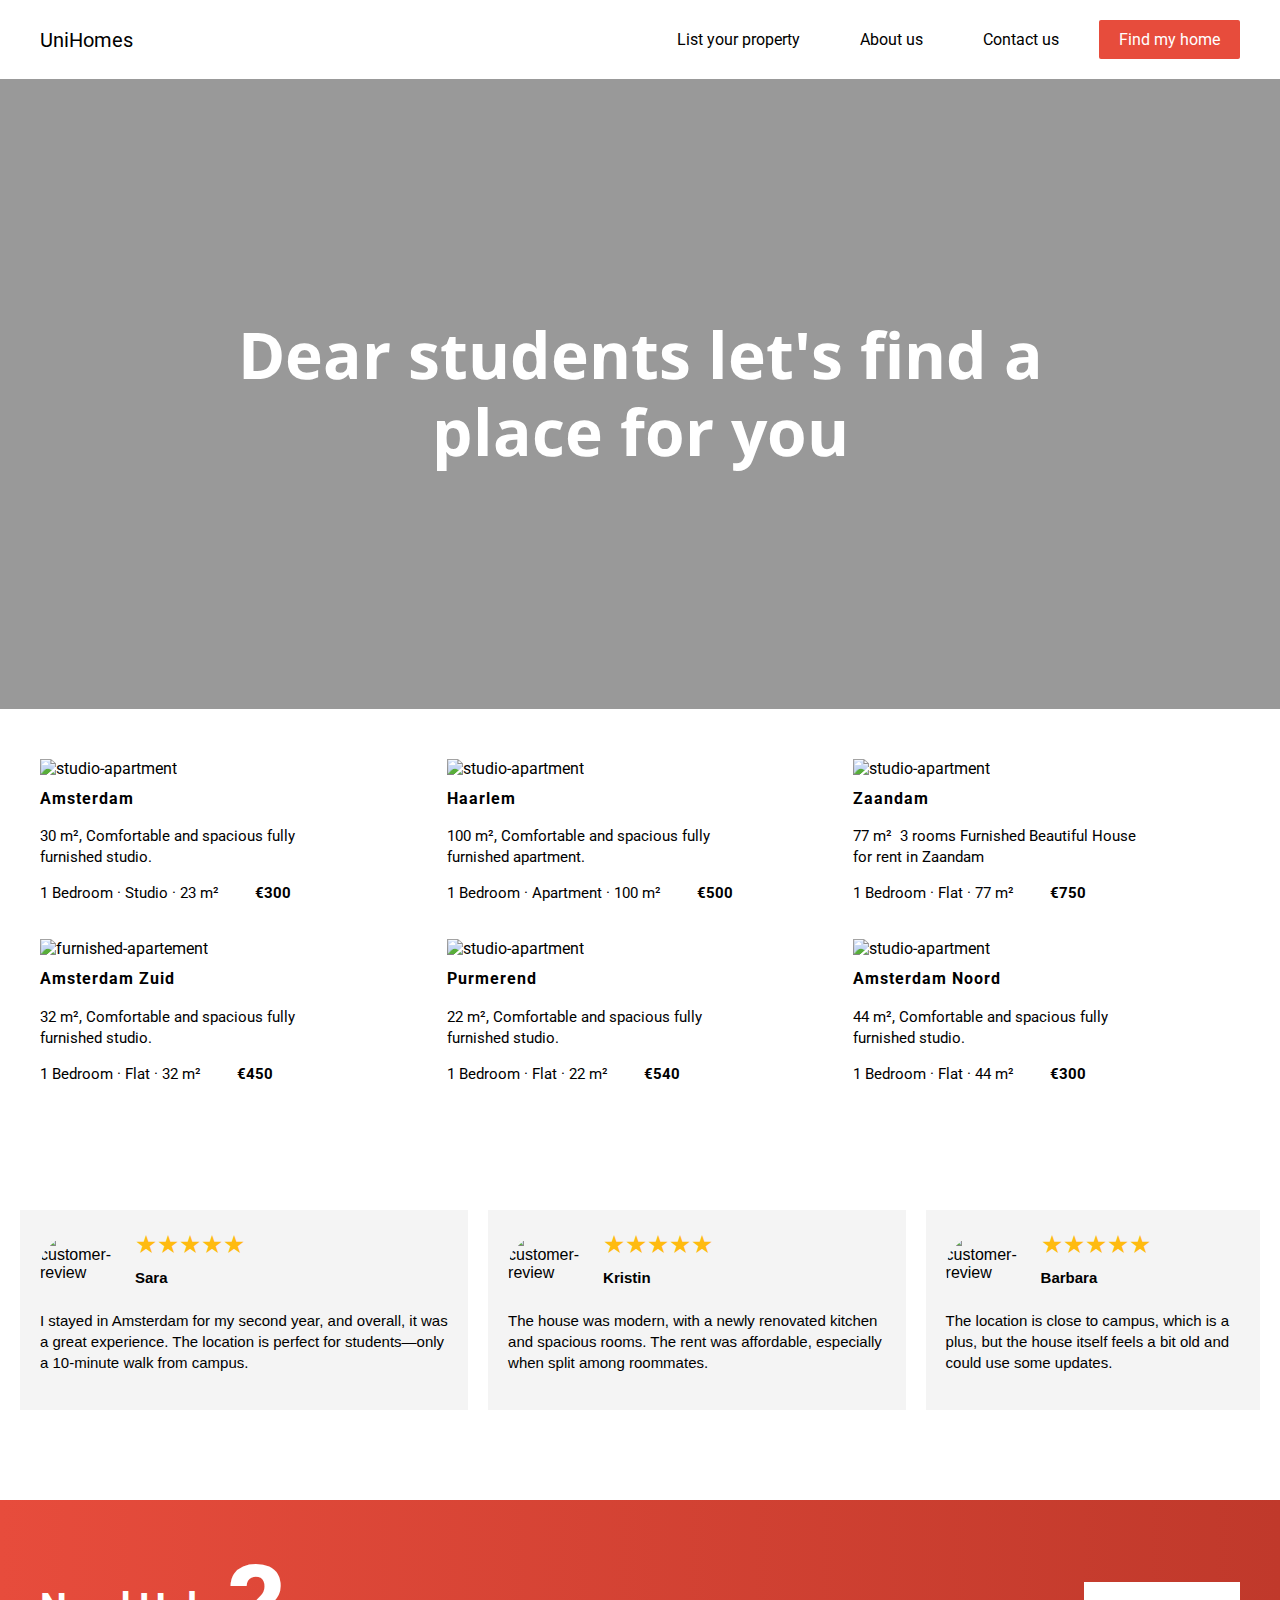
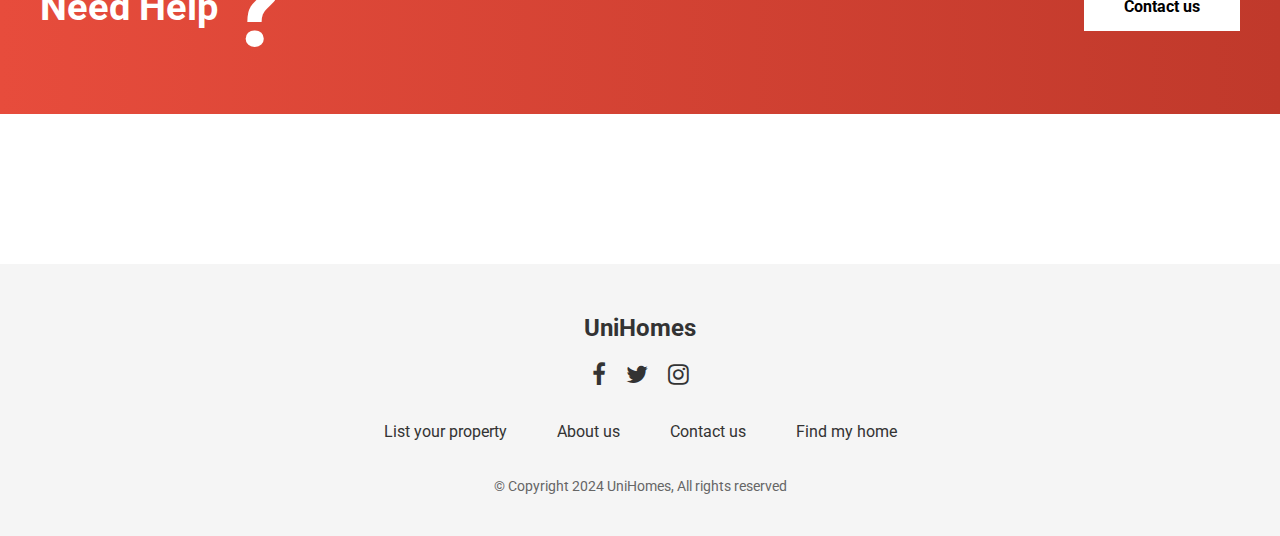
==== index.html @ 9254c143 "about" ====
<!DOCTYPE html>
<html lang="en">

<head>
    <meta charset="UTF-8">
    <meta name="viewport" content="width=device-width, initial-scale=1.0">
    <title>UniHomes.nl</title>
    <link rel="icon" type="image/png" href="website-image/favicon.ico">
    <link rel="icon" type="image/png" sizes="32x32" href="website-image/favicon-32x32.png">
    <link rel="icon" type="image/png" sizes="16x16" href="website-image/favicon-16x16.png">
    <link rel="apple-touch-icon" sizes="180x180" href="website-image/apple-touch-icon.png">

    <link href="https://fonts.googleapis.com/css2?family=Open+Sans:wght@400;700&family=Roboto:wght@400;700&display=swap"
        rel="stylesheet">
    <link rel="stylesheet" href="https://cdnjs.cloudflare.com/ajax/libs/font-awesome/4.7.0/css/font-awesome.min.css">

    <link rel="stylesheet" type="text/css" href="style.css" />
</head>

<body>


    <nav>
        <a href="file:///Users/faizan/Desktop/explore-houses/index.html" class="logo"> UniHomes </a>
        <section class="menu-links">
            <a href="file:///Users/faizan/Desktop/Root-folder-Faizan/Listproperty.html">List your property</a>
            <a href="file:///Users/faizan/Desktop/Root-folder-Faizan/about.html">About us</a>
            <a href="file:///Users/faizan/Desktop/Root-folder-Faizan/contact.html">Contact us</a>
            <a href="file:///Users/faizan/Desktop/Root-folder-Faizan/explore.html" class="find-home-button"
                style="color: white;">Find my home</a>
        </section>
    </nav>

    <header>
        <h1 class="hero-text">Dear students let's find a place for you</h1>
    </header>

    <section class="video-grid" style="margin-left: 20px; margin-right: 20px ;">
        <section class="description-preview">
            <section> <img class="thumbnail" src="website-image/apartment-4.jpg" title="apartement"
                    alt="studio-apartment">
            </section>
            <section>
                <p class="description-title">
                    <a href="file:///Users/faizan/Desktop/Root-folder-Faizan/detailed.html">Amsterdam</a>
                </p>
                <p class="description">30 m², Comfortable and spacious
                    fully furnished studio. </p>
                <p class="description-stats">1 Bedroom &#183; Studio &#183; 23 m² &nbsp; &nbsp; &nbsp; &nbsp; <b
                        style="color: black;">€300</b>
            </section>
        </section>

        <section class="description-preview">
            <section> <img class="thumbnail" src="website-image/apartment.jpg" title="flat-apartment"
                    alt="studio-apartment">
            </section>
            <section>
                <p class="description-title">
                    <a href="file:///Users/faizan/Desktop/Root-folder-Faizan/detailed.html">Haarlem</a>
                </p>
                <p class="description">100 m², Comfortable and spacious
                    fully furnished apartment. </p>
                <p class="description-stats">1 Bedroom &#183; Apartment &#183; 100 m² &nbsp; &nbsp; &nbsp; &nbsp; <b
                        style="color: black;">€500</b>
                </p>
            </section>
        </section>

        <section class="description-preview">
            <section> <img class="thumbnail" src="website-image/apartment-4.jpg" title="studio" alt="studio-apartment">
            </section>
            <section>
                <p class="description-title">
                    <a href="file:///Users/faizan/Desktop/Root-folder-Faizan/detailed.html">Zaandam</a>
                </p>
                <p class="description">77 m²  3 rooms Furnished Beautiful
                    House for rent in Zaandam </p>
                <p class="description-stats">1 Bedroom &#183; Flat &#183; 77 m² &nbsp; &nbsp; &nbsp; &nbsp; <b
                        style="color: black;">€750</b>
            </section>



        </section>
        <section class="description-preview">
            <section> <img class="thumbnail" src="website-image/apartment-4.jpg" title="apartement"
                    alt="furnished-apartement">
            </section>
            <section>
                <p class="description-title">
                    <a href="file:///Users/faizan/Desktop/Root-folder-Faizan/detailed.html">Amsterdam Zuid</a>
                </p>
                <p class="description">32 m², Comfortable and spacious
                    fully furnished studio. </p>
                <p class="description-stats">1 Bedroom &#183; Flat &#183; 32 m² &nbsp; &nbsp; &nbsp; &nbsp; <b
                        style="color: black;">€450</b>
            </section>



        </section>

        <section class="description-preview">
            <section> <img class="thumbnail" src="website-image/apartment-1.jpg" title="apartement"
                    alt="studio-apartment"> </section>
            <section>
                <p class="description-title">
                    <a href="file:///Users/faizan/Desktop/Root-folder-Faizan/detailed.html">Purmerend</a>
                </p>
                <p class="description">22 m², Comfortable and spacious
                    fully furnished studio.</p>
                <p class="description-stats">1 Bedroom &#183; Flat &#183; 22 m² &nbsp; &nbsp; &nbsp; &nbsp; <b
                        style="color: black;">€540</b>
            </section>



        </section>

        <section class="description-preview">
            <section> <img class="thumbnail" src="website-image/flat-img.jpg" title="apartement" alt="studio-apartment">
            </section>
            <section>
                <p class="description-title">
                    <a href="file:///Users/faizan/Desktop/Root-folder-Faizan/detailed.html">Amsterdam Noord</a>
                </p>
                <p class="description">44 m², Comfortable and spacious
                    fully furnished studio.</p>
                <p class="description-stats">1 Bedroom &#183; Flat &#183; 44 m² &nbsp; &nbsp; &nbsp; &nbsp; <b
                        style="color: black;">€300</b>
            </section>



        </section>


    </section>


    <section class="review-style">

        <section class="reviews">
            <article>
                <img class="foto" src="website-image/member-review-photo2.jpg" title="review" alt="customer-review">
                <span class="stars"></span>
                <h3>Sara</h3>
                <p>I stayed in Amsterdam for my second year, and overall, it was a great experience. The location is
                    perfect for students—only a 10-minute walk from campus.</p>
            </article>
            <article>
                <img class="foto" src="website-image/member-review-photo.jpg" title="review" alt="customer-review">
                <span class="stars"></span>
                <h3>Kristin</h3>
                <p>The house was modern, with a newly renovated kitchen and spacious rooms. The rent was affordable,
                    especially when split among roommates.</p>
            </article>
            <article>
                <img class="foto" src="website-image/member-review-photo3.jpg" title="review" alt="customer-review">
                <span class="stars"></span>
                <h3>Barbara</h3>
                <p>The location is close to campus, which is a plus, but the house itself feels a bit old and could use
                    some updates.</p>
            </article>
        </section>
    </section>

    <section class="Contact-main">
        <h2 class="need">Need Help <span class="question-mark">?</span></h2>
        <a class="contactlink" href="file:///Users/faizan/Desktop/Root-folder-Faizan/contact.html">Contact us</a>
    </section>





    <footer>
        <h3 class="footer-heading">UniHomes</h3>
        <section class="footer-social-links">
            <a href="#" class="fa fa-facebook"></a>
            <a href="#" class="fa fa-twitter"></a>
            <a href="#" class="fa fa-instagram"></a>
        </section>
        <section class="footer-links">
            <ul>
                <li><a href="file:///Users/faizan/Desktop/Root-folder-Faizan/Listproperty.html">List your property</a>
                </li>
                <li><a href="file:///Users/faizan/Desktop/Root-folder-Faizan/about.html">About us</a></li>
                <li><a href="file:///Users/faizan/Desktop/Root-folder-Faizan/contact.html">Contact us</a></li>
                <li><a href="file:///Users/faizan/Desktop/Root-folder-Faizan/explore.html">Find my home</a></li>
            </ul>
        </section>
        <p class="footer-copyright">&copy; Copyright 2024 UniHomes, All rights reserved</p>
    </footer>





















</body>

</html>
---- style.css ----
body {
    margin: auto;
    padding: auto;
    overflow-x: hidden;
    font-family: 'Roboto', 'Open Sans';
}

p {
    color: #000000;
}


@media screen and (min-width: 768px) {
    nav {
        padding: 20px 40px;
    }

    .menu-links {
        display: flex;
        gap: 20px;
    }

    .video-grid {
        grid-template-columns: 1fr 1fr 1fr;
        gap: 20px;
        padding: 20px;

    }

    .reviews {
        flex-direction: row;
        gap: 20px;
    }

    .hero-text {
        font-size: 4em;
    }

    .Contact-main {
        flex-direction: row;
        padding: 40px;
    }

    .need {
        font-size: 38px;
    }

    .property-gallery {
        grid-template-columns: 1fr 1fr;
        max-width: 1200px;
    }

    footer {
        padding: 40px 20px;
        margin-top: 150px;
    }

    .footer-heading {
        width: 100%;
        margin-bottom: 20px;
        font-size: 24px;
    }

    .footer-social-links {
        gap: 20px;
        margin-bottom: 20px;
    }

    .footer-social-links a {
        font-size: 24px;
    }

    .footer-links ul {
        display: flex;
        gap: 50px;
        justify-content: center;
    }

    .footer-copyright {
        font-size: 14px;
    }

}



@media screen and (max-width: 768px) {


    nav {
        flex-direction: column;
        padding: 15px;
    }

    .menu-links {
        flex-direction: column;
        width: 100%;
        gap: 10px;
        margin-top: 15px;
    }

    .menu-links a {
        width: 100%;
        text-align: center;
    }

    .find-home-button {
        width: 100%;
    }

    header {
        height: 50vh;
    }

    .hero-text {
        font-size: 2em;
        padding: 0 15px;
    }


    .video-grid {
        grid-template-columns: 1fr;
        gap: 15px;
        padding: 15px;
    }

    .thumbnail {
        width: 100%;
    }


    .reviews {
        flex-direction: column;
        gap: 15px;
    }

    article {
        flex: none;
        width: 100%;
        height: auto;
        min-height: 200px;
    }


    .Contact-main {
        flex-direction: column;
        text-align: center;
        padding: 20px;
        gap: 20px;
    }

    .need {
        font-size: 28px;
        justify-content: center;
    }

    .question-mark {
        font-size: 2em;
    }

    .contactlink {
        display: block;
        margin: 10px auto;
        text-align: center;
        padding: 12px 30px;
    }


    .headertext,
    .headertextex,
    .headertextdet {
        margin-left: 15px;
        margin-top: 30px;
        margin-bottom: 20px;
    }


    .description-preview {
        margin-right: 0;
    }

    .review-style {
        margin-top: 40px;
        margin-bottom: 30px;
        padding: 15px;
    }


    footer {
        padding: 30px 15px;
        margin-top: 80px;
    }

    .footer-heading {
        margin-bottom: 15px;
        font-size: 20px;
    }

    .footer-social-links {
        gap: 15px;
        margin-bottom: 15px;
    }

    .footer-social-links a {
        font-size: 20px;
    }

    .footer-links ul {
        flex-direction: column;
        align-items: center;
        gap: 15px;
    }

    .footer-links ul li {
        margin: 5px 0;
    }

    .footer-copyright {
        font-size: 12px;
        text-align: center;
        margin-top: 15px;
    }

    .checkbox-group {
        flex-direction: column;
        gap: 10px;
    }
}





nav {
    display: flex;
    justify-content: space-between;
    align-items: center;
    padding: 20px 40px;
}




nav a {

    color: black;
    text-decoration: none;
    padding: 10px 20px;
    font-size: 16px;
    background: none;


}

nav a:not(.find-home-button):hover {
    color: #e74c3c;
    background: transparent;
}

.logo {
    font-size: 20px;
    padding: 0%;
    color: black;
    text-decoration: none;
    background: transparent;
}

.menu-links {
    display: flex;
    gap: 20px;
    align-items: center;

}


.menu-links a:hover {
    color: #e74c3c;
    text-decoration: none;



}

.find-home-button {
    background-color: #e74c3c;
    color: white;
    border-radius: 2px;
}

.find-home-button:hover {
    background-color: #c0392b;
}

h1 {
    font-family: 'Open Sans';
    font-size: 22px;
}




/* Hero section styles */
header {
    position: relative;
    width: 100%;
    height: 70vh;
    margin-bottom: 30px;
    background-image:
        linear-gradient(rgba(0, 0, 0, 0.4),
            /* Start with semi-transparent black */
            rgba(0, 0, 0, 0.4)
            /* End with same color */
        ),
        url('website-image/group-studies.jpg');
    background-size: cover;
    background-position: center;
    display: flex;
    justify-content: center;
    align-items: center;
}

.hero-text {
    position: relative;
    /*z-index: 2;*/
    color: white;
    font-size: 4em;
    text-align: center;
    width: fit-content;
    margin: 0 auto;

}

.hero-text {
    max-width: 900px;
    padding: 0 20px;
    line-height: 1.2;

}


.love-line {
    height: 1px;
    background-color: rgb(177, 177, 177);
    width: 100%;
    margin: 0;
    padding: 0;
    border: none;
}


.headertext {
    margin-left: 248px;
    margin-top: 50px;
    margin-bottom: 30px;
    text-decoration: underline;
}


.headertextex {
    margin-left: 40px;
    margin-top: 50px;
    margin-bottom: 30px;
}

.headertextdet {
    margin-left: 248px;
    margin-top: 50px;
    margin-bottom: 30px;
    text-decoration: underline;

    color: #000000;
}

.headertextdet a {
    margin-left: 8px;
    margin-top: 50px;
    margin-bottom: 30px;
    text-decoration: underline;

    color: #000000;
    background: transparent;
    padding: 0%;


}

.headertextdet a:hover {
    color: #e74c3c;
    opacity: 1;
    background: transparent;

}




/* here we start body styling */

.thumbnail {
    width: 100%;
}


.thumbnail {
    width: 300px;
}

.description-preview {
    width: 100%;
    display: inline-block;
    margin-right: 15px;
}

.description-title a {
    font-weight: bold;
    font-family: roboto;
    color: black;
    font-size: 16px;
    letter-spacing: 1px;
    text-decoration: none;
    background: transparent;
    padding: 0;
    display: inline-block;

}

.description-title a:hover {
    color: #e74c3c;
    opacity: 1;
    background: transparent;

}

.description-title {
    background: transparent;
    padding: 0;
}



.review-grid {
    display: grid;
    grid-template-columns: repeat(auto-fit, minmax(300px, 1fr));
    gap: 30px;
}

.video-grid {
    display: grid;
    grid-template-columns: 1fr 1fr 1fr;
    column-gap: 20px;
    row-gap: 20px;

}


/* here we start review section */

.review-style {
    margin-top: 70px;
    margin-bottom: 50px;
    font-family: Arial, sans-serif;
    padding: 20px;
    background-color: #ffffff;
}

h2 {
    font-size: 22px;
    margin-bottom: 20px;
}

.reviews {
    display: flex;
    justify-content: flex-start;
    gap: 20px;
    overflow-x: auto;
    padding-bottom: 20px;
}

article {
    flex: 400px 400px 400px;
    height: 200px;
    background-color: #f4f4f4;
    padding: 20px;
    box-sizing: border-box;
}

.foto {

    width: 80px;
    height: 80px;
    border-radius: 50%;
    object-fit: cover;
    float: left;
    margin-right: 15px;
}


.stars {

    color: #ffbb10;
    font-size: 25px;
    height: 25px;
    margin-bottom: 10px;
    position: relative;
    padding: 0;
}

.stars::before {
    content: "★★★★★";
    display: block;
}

h3 {
    margin: 10px 0;
    font-size: 15px;
}

p {
    clear: both;
    margin-top: 10px;
    font-size: 15px;
    line-height: 1.4;
}


/* contact us section */

.Contact-main {

    background-image: linear-gradient(to right, #e74c3c, #c0392b);
    color: white;
    margin-bottom: 80px;
    padding: 40px;
    display: flex;
    justify-content: space-between;
    align-items: center;
}

.need {
    font-size: 38px;
    margin: 0;
    display: flex;
    align-items: center;
}

.question-mark {
    font-size: 3em;
    margin-left: 10px;
}

.contactlink {
    background-color: white;
    color: black;
    text-decoration: none;
    padding: 15px 40px;
    font-family: 'Roboto';
    font-weight: bold;
    transition: background-color 0.3s ease;
}

.contactlink:hover {
    background-color: #eaeaea;
}



/* EXPLORE HOUSES PAGE*/


.thumbnail {
    width: 100%;
}

.description {
    width: 300px;
}

.description-preview {
    width: 100%;
    display: inline-block;
    margin-right: 15px;
}

.description-title {
    font-weight: bold;
    color: black;
    font-size: 16px;
    letter-spacing: 1px;
}


.review-grid {
    display: grid;
    grid-template-columns: repeat(auto-fit, minmax(300px, 1fr));
    gap: 30px;
}


.video-grid {
    display: grid;
    grid-template-columns: 1fr 1fr 1fr;
    column-gap: 20px;
    row-gap: 20px;
}

.test {
    display: flex;
    justify-content: center;
}



/* laod more button */

.load-more-ex {
    display: flex;
    justify-content: center;
    align-items: center;
    margin-top: 50px;
    margin-bottom: 50px;

}

.load-more-button {
    width: 60px;
    height: 60px;
    border-radius: 50%;
    background-color: #e74c3c;
    border: none;
    cursor: pointer;
    position: relative;
}

.load-more-button:hover {
    background-color: #c0392b;
}

.load-more-button::after {
    content: '';
    position: absolute;
    top: 29%;
    left: 31%;
    width: 20px;
    height: 20px;
    border: 2px solid white;
    border-top: none;
    border-left: none;
    transform: rotate(45deg);

}




/*DETAILED-PAGE*/



.property-gallery {
    display: grid;
    grid-template-columns: 1fr 1fr;
    grid-template-rows: auto auto;
    gap: 20px;
    padding: 15px;
    max-width: 1200px;
    margin: 0 auto;
}

.property-gallery figure {
    margin: 0;
    overflow: hidden;
}

.property-gallery img {
    width: 100%;
    height: 600px;
    object-fit: cover;
    transition: transform 0.3s ease;
}

.property-gallery img:hover {
    transform: scale(1.05);
}

.property-gallery figcaption {
    display: none;

}

.main-image {
    grid-column: 1 / 2;
    grid-row: 1 / 3;
}

.secondary-images {
    grid-column: 2 / 3;
    grid-row: 1 / 3;
    display: grid;
    grid-template-rows: 1fr 1fr;
    gap: 20px;
}

.secondary-images img {
    width: 100%;
    height: 290px;
    object-fit: cover;
    transition: transform 0.3s ease;
}

.property-info {
    margin-left: 251px;

    background: white;
}


.ams {
    font-size: 22px;
    font-weight: bold;

    margin-bottom: 10px;
}

.addressdet {
    color: #000000;
}

.property-details {
    width: 100%;
    max-width: 1200px;
    margin: 20px auto;
    border-collapse: collapse;
    background: white;
}

.property-details th,
.property-details td {
    border: 1px solid #ddd;
    padding: 12px;
    text-align: left;
}

.property-details th {
    background-color: #f8f8f8;
}

.rental-info {
    max-width: 500px;
    margin-bottom: 5px;
    margin-left: 240px;
    padding: 20px;
    background: white;
}

.rental-info h2 {
    margin-bottom: 20px;
}

.rental-info ul {
    list-style: none;
}

.rental-info li {
    margin: 10px;
    padding: 5px 0;

}

.rental-info li::before {
    content: "•";
    margin-right: 10px;
}

.property-description {
    max-width: 1200px;
    margin: 5px auto;
    margin-top: 2px;
    padding: 20px;
    background: white;
}

.property-description h2 {
    margin-bottom: 15px;
}

.property-description p {
    line-height: 1.6;

}

.contact-section {
    max-width: 1200px;
    margin: 20px auto;
    padding: 20px;
    background: white;
}

.contact-section h2 {
    color: #e74c3c;
    margin-bottom: 15px;
}

.contact-section p {
    margin: 10px 0;
}

.contact-section i {
    margin-right: 10px;
    width: 20px;
}





/* CONTACT US*/

.contact-section {
    padding: 40px 20px;
}

.contact-heading {
    margin-left: 548px;
    margin-bottom: 40px;
}

.contact-form {
    max-width: 600px;
    margin: 0 auto;
}

.form-group {
    margin-bottom: 20px;
}

.form-group label {
    display: block;
    margin-bottom: 8px;
    font-weight: bold;
}

.checkbox-group {
    display: flex;
    gap: 20px;
    margin-top: 10px;
}

.checkbox-item {
    display: flex;
    align-items: center;
    gap: 5px;
}

.name,
.email,
.phone {
    height: 40px;

}

.form-group input[type="text"],
.form-group input[type="email"],
.form-group input[type="tel"],
.form-group textarea {
    width: 100%;
    padding: 10px;
    border: 1px solid #ddd;
    border-radius: 4px;
}

.textarea {
    resize: vertical;
    min-height: 150px;
}

.button-submit {
    width: 200px;
    padding: 15px;
    background-color: #e74c3c;
    color: white;
    border: none;
    cursor: pointer;
    font-size: 16px;
    display: block;
    text-align: center;
    text-decoration: none;
    margin: 0 auto;

}

.form-group .button-submit {
    width: 560px;
}


.button-submit:hover {
    background-color: #c0392b;
}



.button-submit {
    width: 615px;
    background-color: #e74c3c;
    border: none;
    color: white;
    padding: 15px 32px;
    text-align: center;
    text-decoration: none;
    display: inline-block;
    font-size: 16px;
    margin-top: 20px;
    margin-bottom: 40px;
    cursor: pointer;

}


.button-submit a {

    color: white;
    text-decoration: none;
    padding: 0%;
    background: transparent;

}




.button-submit:hover {
    background-color: #c00326;
    opacity: 1;


}


/*LIST YOUR PROPERTY*/


/* Completely new class names for the property listing form */
.listing-container {
    max-width: 1200px;
    margin: 40px auto;
    padding: 0 40px;
}

.listing-title {
    margin-left: 255px;
    margin-bottom: 40px;
    font-size: 24px;
}

.listing-form {
    display: flex;
    flex-direction: column;
    gap: 20px;
}

.listing-row {
    display: flex;
    gap: 20px;
}

.listing-field {
    flex: 1;
    display: flex;
    flex-direction: column;
}

.listing-field label {
    margin-bottom: 8px;
    font-weight: 500;
}

.listing-field input {
    padding: 10px;
    border: 1px solid #ddd;
    border-radius: 4px;
    height: 40px;
}

.listing-field.full-width {
    width: 100%;
}


.listing-description {
    width: 100%;
}

.listing-description textarea {
    width: 100%;
    min-height: 150px;
    padding: 10px;
    border: 1px solid #ddd;
    border-radius: 4px;
}

/* Upload button */
.listing-upload {
    text-align: center;
    margin: 20px 0;
}

.listing-upload-btn {
    display: inline-block;
    padding: 12px 24px;
    background-color: #333;
    color: white;
    border-radius: 4px;
    cursor: pointer;
}

.listing-submit-container {
    width: 1200px;
    margin-left: 270px;
    margin-top: 20px;
}

.listing-submit {
    display: block;
    width: 100%;
    height: 60px;
    background-color: #e74c3c;
    color: white;
    cursor: pointer;
    text-decoration: none;
    font-weight: bold;
    line-height: 60px;
    text-align: center;
}

.listing-submit:hover {
    background-color: #c0392b;
}




/*ABOUT US*/


.about-page-header {
    position: relative;
    width: 100%;
    height: 70vh;
    margin-bottom: 30px;
    background-image:
        linear-gradient(rgba(0, 0, 0, 0.4),
            /* Start with semi-transparent black */
            rgba(0, 0, 0, 0.4)
            /* End with same color */
        ),
        url('website-image/group-studies.jpg');
    background-size: cover;
    background-position: center;
    display: flex;
    justify-content: center;
    align-items: center;

}


.about-page-title {
    position: relative;
    z-index: 2;
    color: white;
    font-size: 4em;
    text-align: center;
    width: fit-content;
    margin: 0 auto;

}



.about-content {
    max-width: 1200px;
    margin: 0 auto;
    padding: 20px;
}

.content-heading {
    font-size: 24px;
    font-weight: bold;
    margin: 30px 0 20px;
    color: #333;
}

.content-text {
    line-height: 1.6;
    margin-bottom: 30px;
    color: #000000;
}

.about-contact-info {
    max-width: 1200px;
    margin: 40px auto;
    padding: 20px;
}

.contact-phone,
.contact-email,
.contact-address {
    margin: 10px 0;
    display: flex;
    align-items: center;
    gap: 10px;
}

.contact-phone i,
.contact-email i {
    font-size: 20px;
    color: #333;
}






/*SUBMISSION PAGE*/


.thank-you-section {
    width: 500px;
    height: 300px;
    margin: 100px auto;
    padding: 50px;
    background-color: #f5f5f5;
    border-style: dashed;
    border-width: 2px;
    border-color: #e74c3c;
    display: flex;
    flex-direction: column;
    justify-content: center;
    align-items: center;
}

.thank-you-heading {
    font-size: 40px;
    margin-bottom: 10px;
    color: #333;
    text-align: center;
}

.thank-you-text {
    font-size: 18px;
    color: #666;
    margin-top: 0;
    text-align: center;
}












/* footer section */


footer {
    display: flex;
    flex-direction: column;
    align-items: center;
    padding: 40px 20px;
    background-color: #f5f5f5;
    margin-top: 150px;
}

.footer-heading {
    text-align: center;
    width: 100%;
    margin-bottom: 20px;
    color: #333;
}

.footer-social-links {
    display: flex;
    justify-content: center;
    gap: 20px;
    margin-bottom: 20px;
}

.footer-social-links a {
    font-size: 24px;
    color: #333;
    text-decoration: none;
}

.footer-social-links a:hover {
    color: #e74c3c;
    opacity: 1;
}

.footer-links a {
    margin-bottom: 20px;
    text-decoration: none;
    background: transparent;
    padding: 0;
    display: inline-block;
}

.footer-links ul {
    list-style-type: none;
    padding: 0;
    display: flex;
    justify-content: center;
    gap: 50px;
}

.footer-links ul li a {
    text-decoration: none;
    color: #333;
    opacity: 1;
}

.footer-links ul li a:hover {
    color: #e74c3c;
    opacity: 1;
}

.footer-copyright {
    color: #666;
    font-size: 14px;
    margin: 0;
}
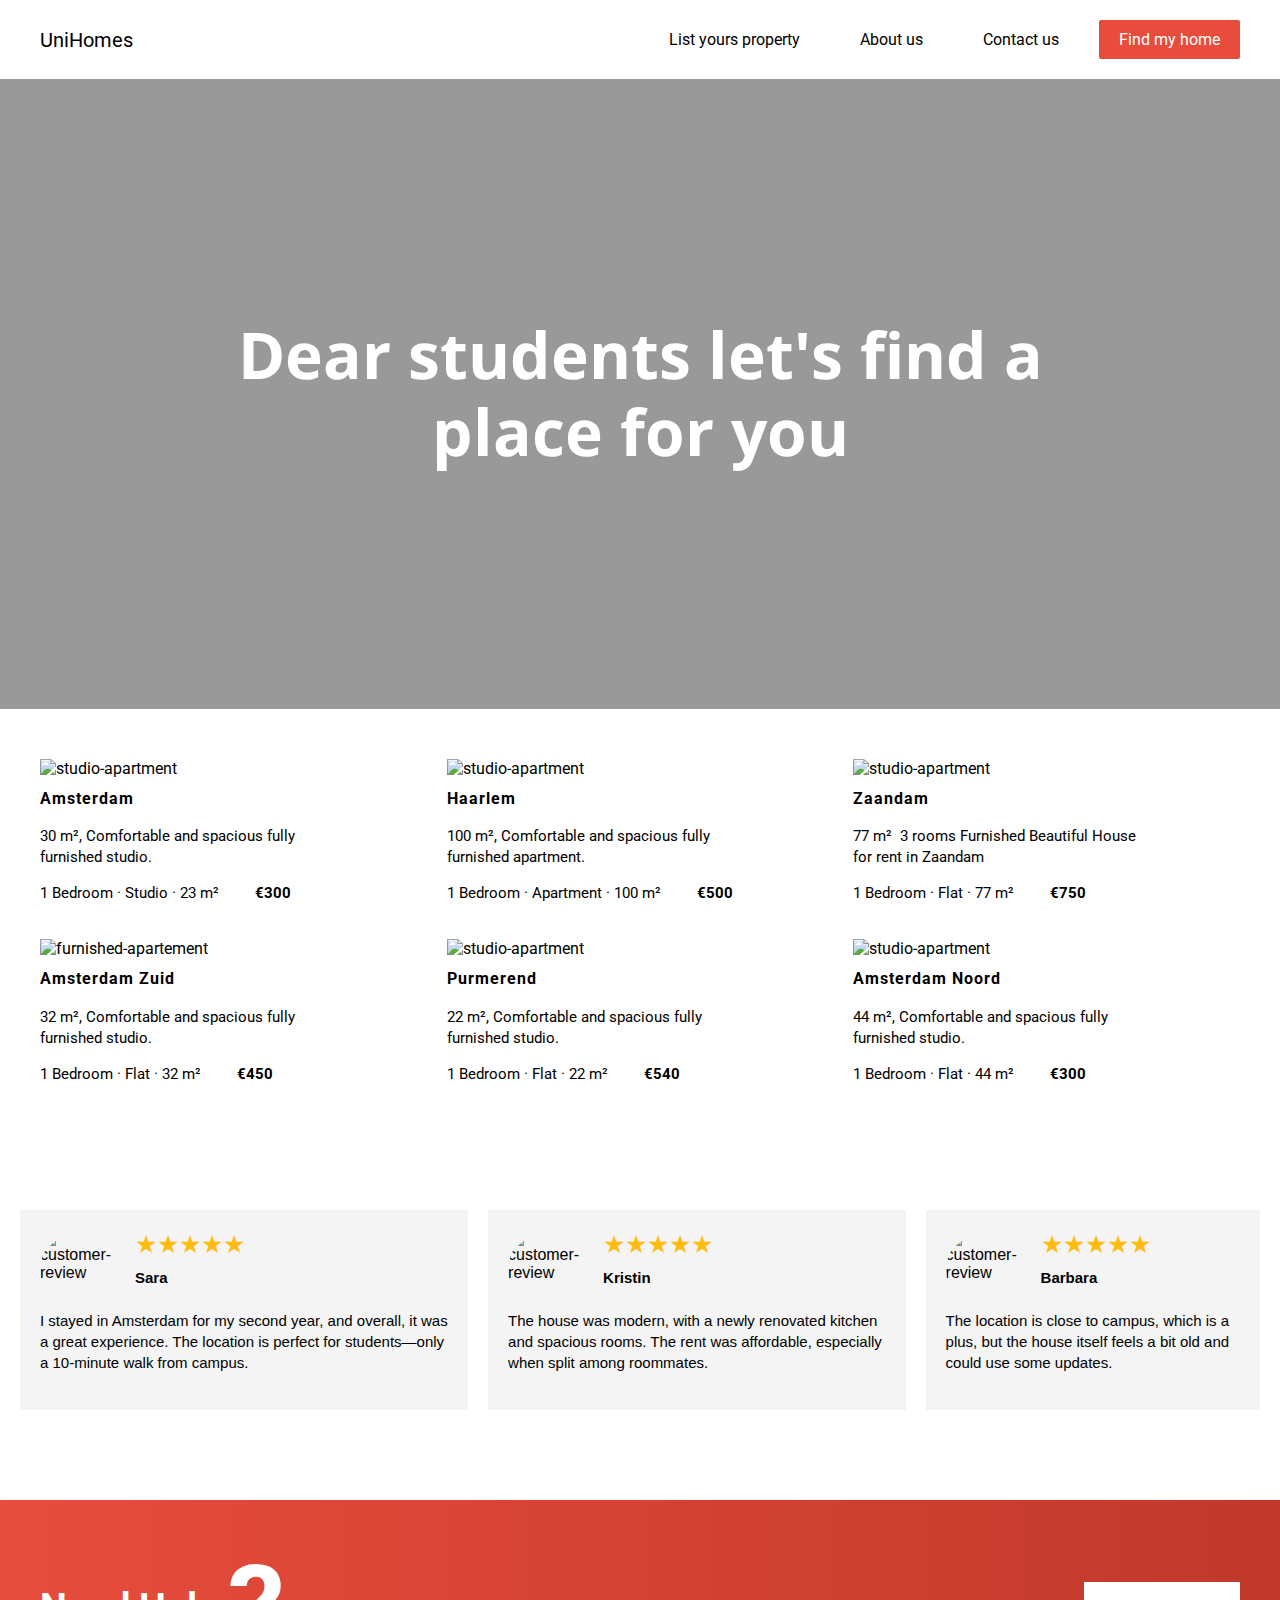
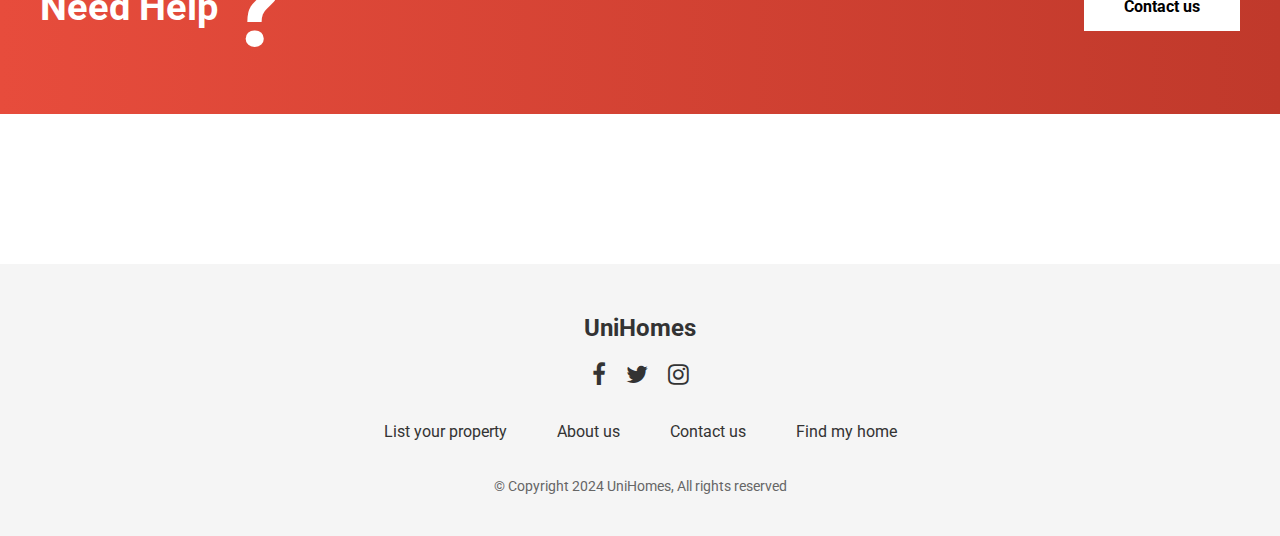
==== commit 6ece7ae8: "yours" ====
--- a/index.html
+++ b/index.html
@@ -23,7 +23,7 @@
     <nav>
         <a href="file:///Users/faizan/Desktop/explore-houses/index.html" class="logo"> UniHomes </a>
         <section class="menu-links">
-            <a href="file:///Users/faizan/Desktop/Root-folder-Faizan/Listproperty.html">List your property</a>
+            <a href="file:///Users/faizan/Desktop/Root-folder-Faizan/Listproperty.html">List yours property</a>
             <a href="file:///Users/faizan/Desktop/Root-folder-Faizan/about.html">About us</a>
             <a href="file:///Users/faizan/Desktop/Root-folder-Faizan/contact.html">Contact us</a>
             <a href="file:///Users/faizan/Desktop/Root-folder-Faizan/explore.html" class="find-home-button"
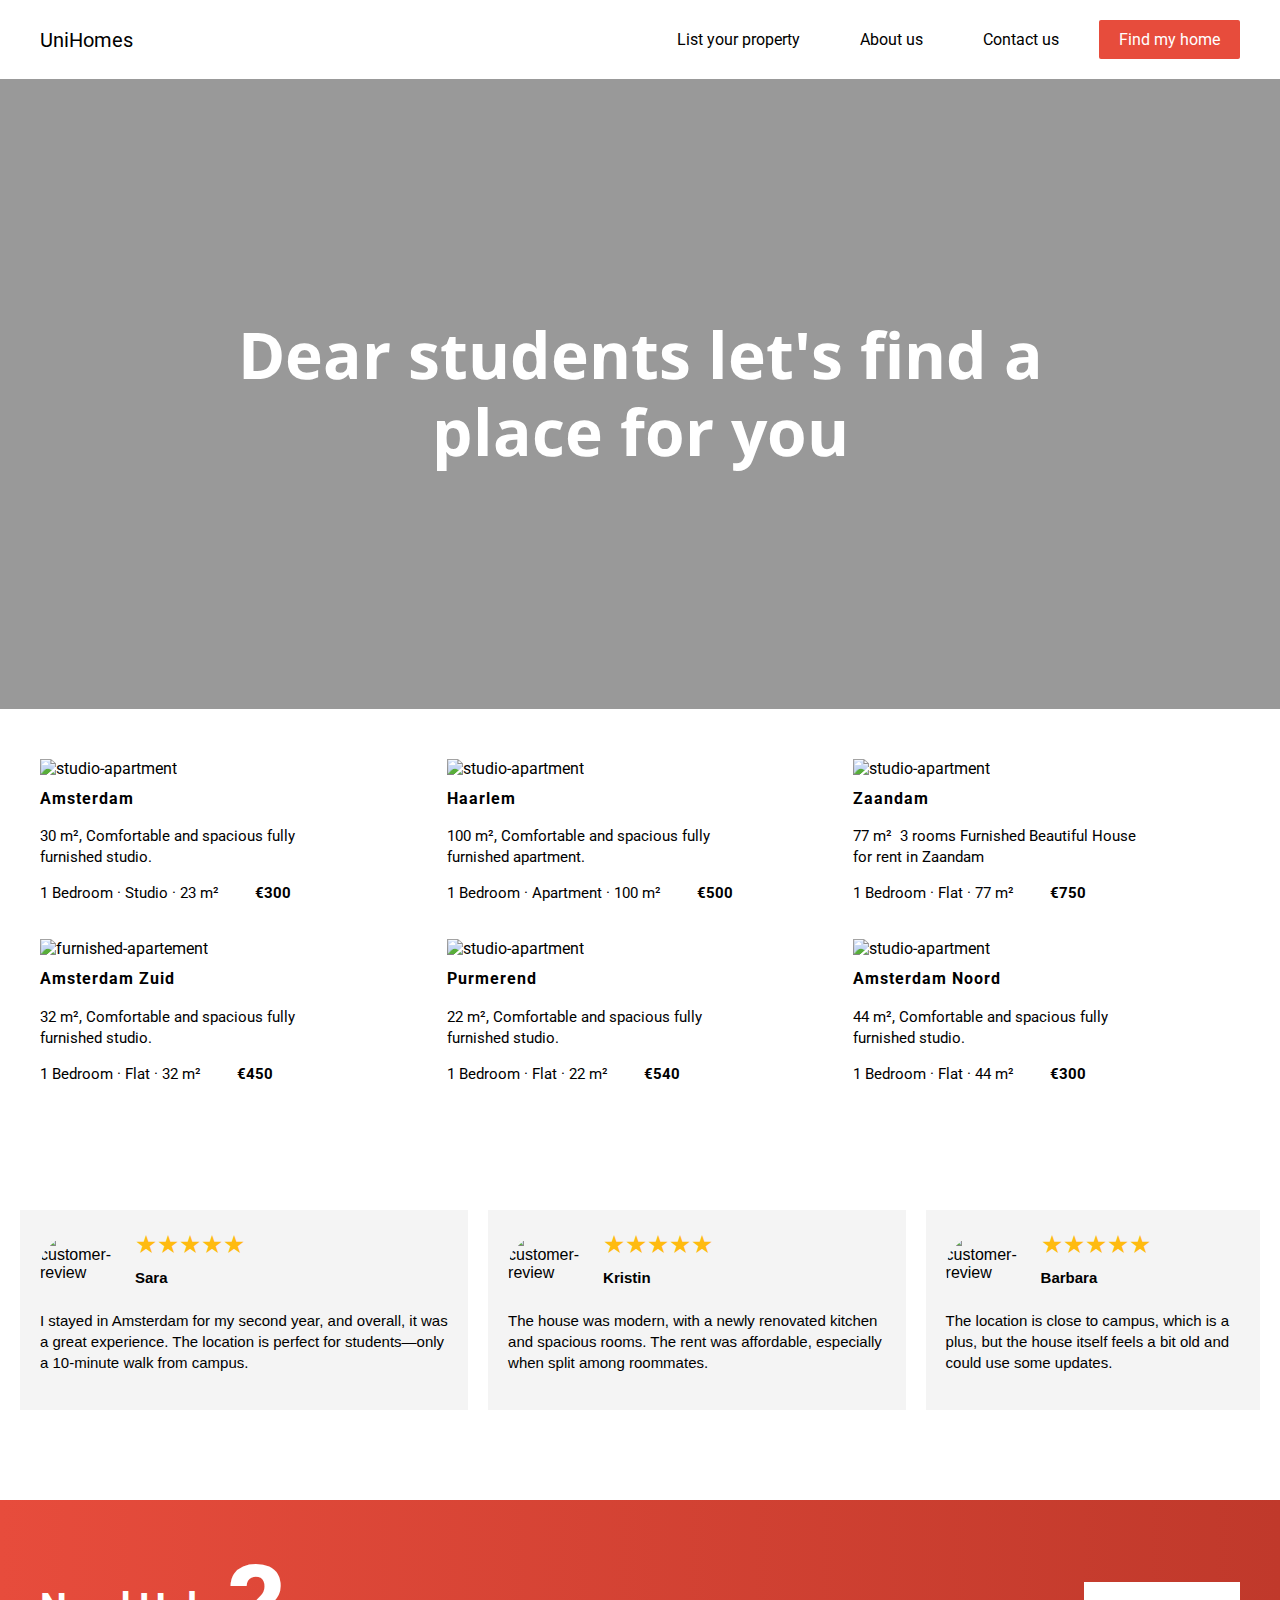
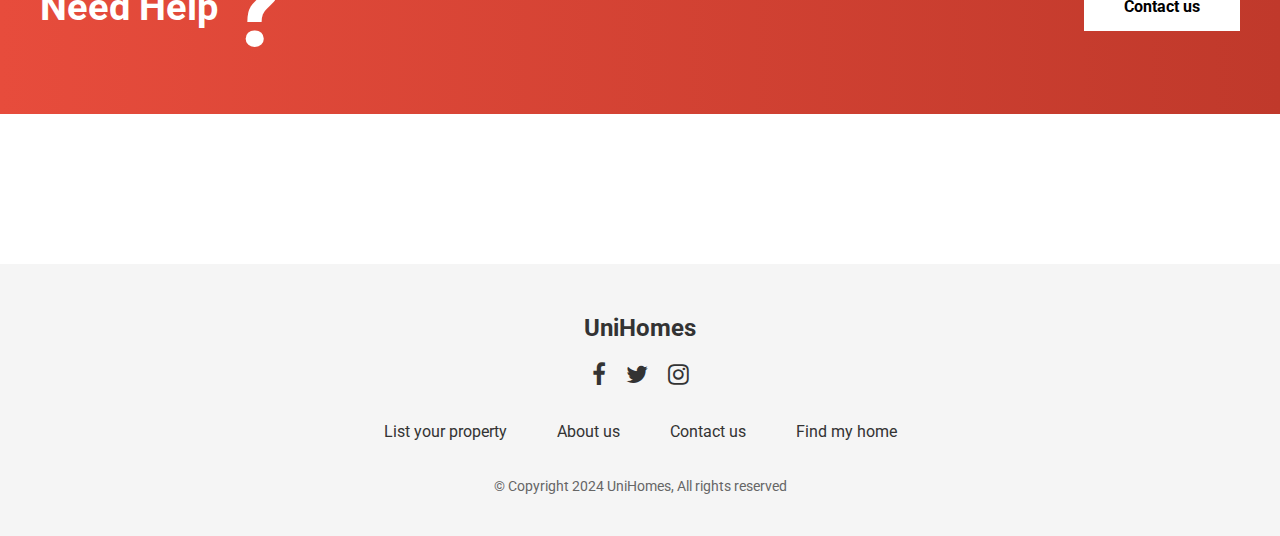
==== commit 58cf1dd3: "Remove PDF from git history" ====
--- a/index.html
+++ b/index.html
@@ -23,7 +23,7 @@
     <nav>
         <a href="file:///Users/faizan/Desktop/explore-houses/index.html" class="logo"> UniHomes </a>
         <section class="menu-links">
-            <a href="file:///Users/faizan/Desktop/Root-folder-Faizan/Listproperty.html">List yours property</a>
+            <a href="file:///Users/faizan/Desktop/Root-folder-Faizan/Listproperty.html">List your property</a>
             <a href="file:///Users/faizan/Desktop/Root-folder-Faizan/about.html">About us</a>
             <a href="file:///Users/faizan/Desktop/Root-folder-Faizan/contact.html">Contact us</a>
             <a href="file:///Users/faizan/Desktop/Root-folder-Faizan/explore.html" class="find-home-button"
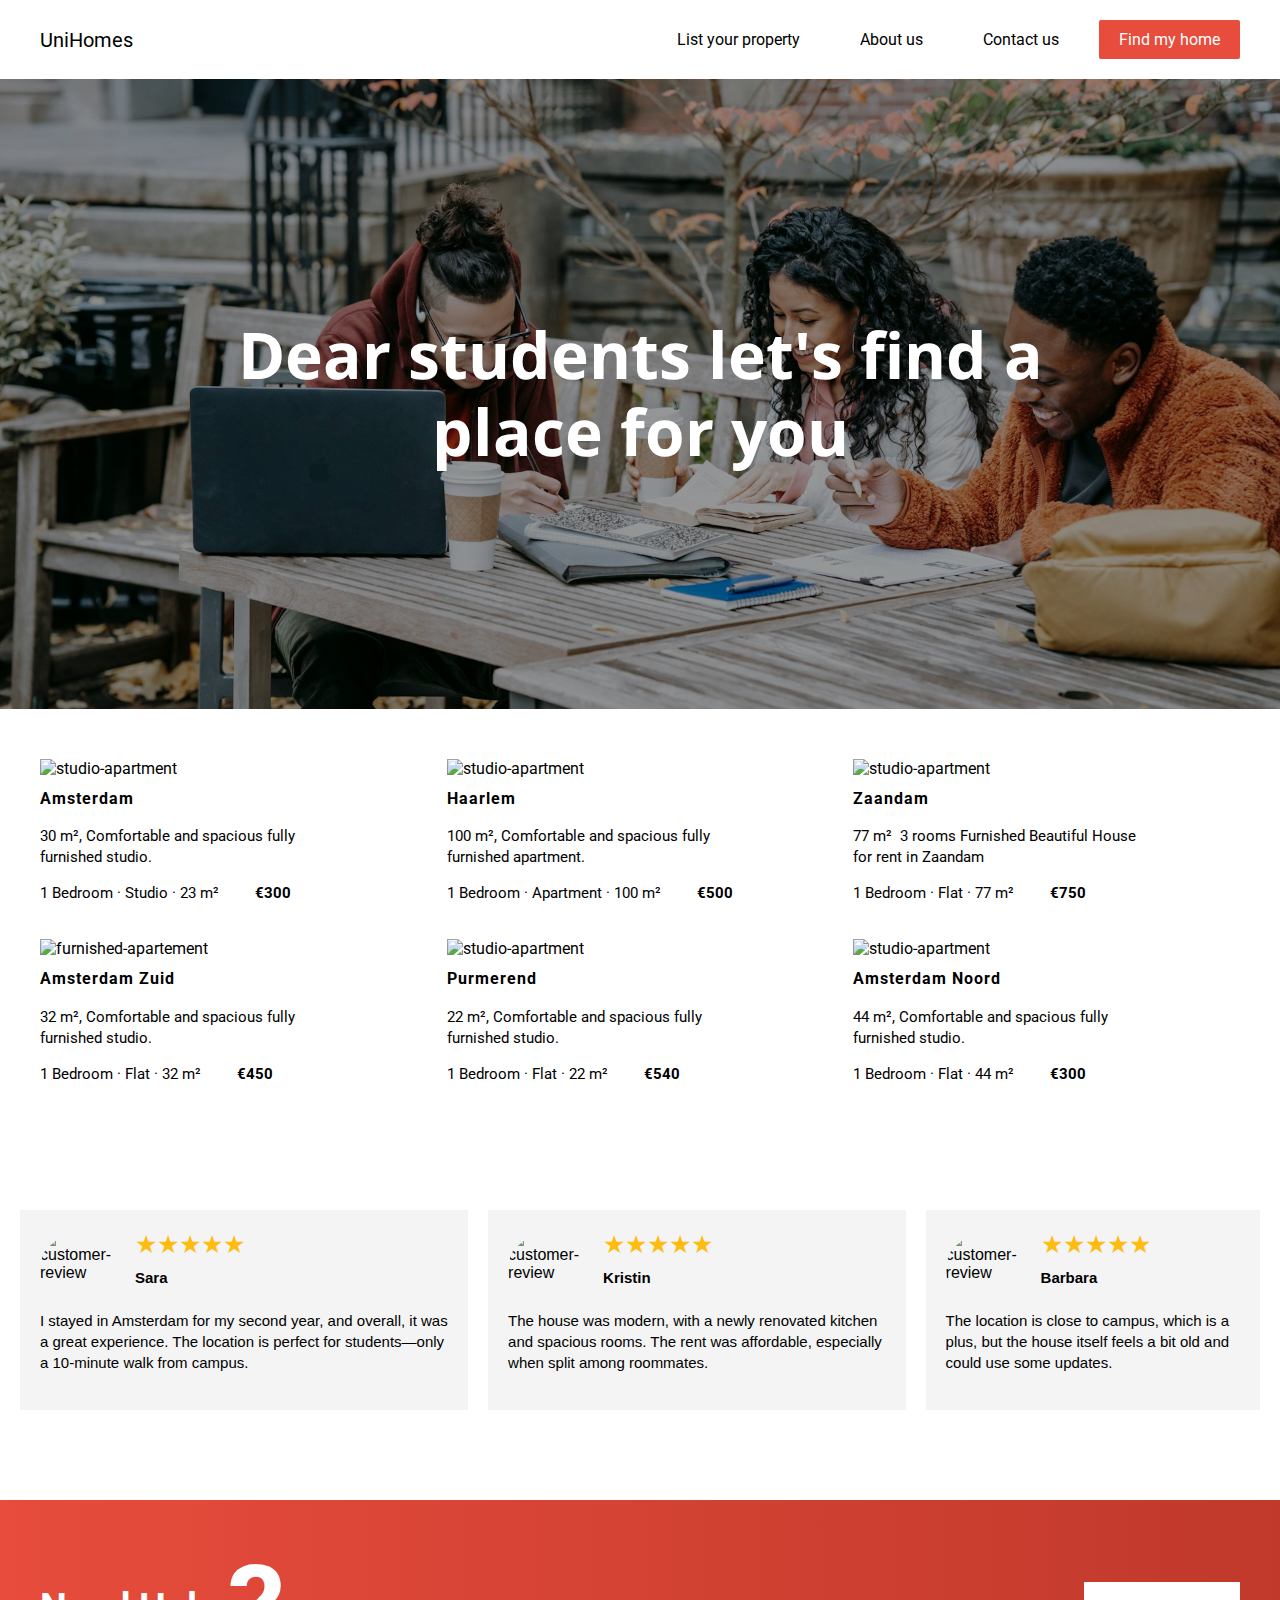
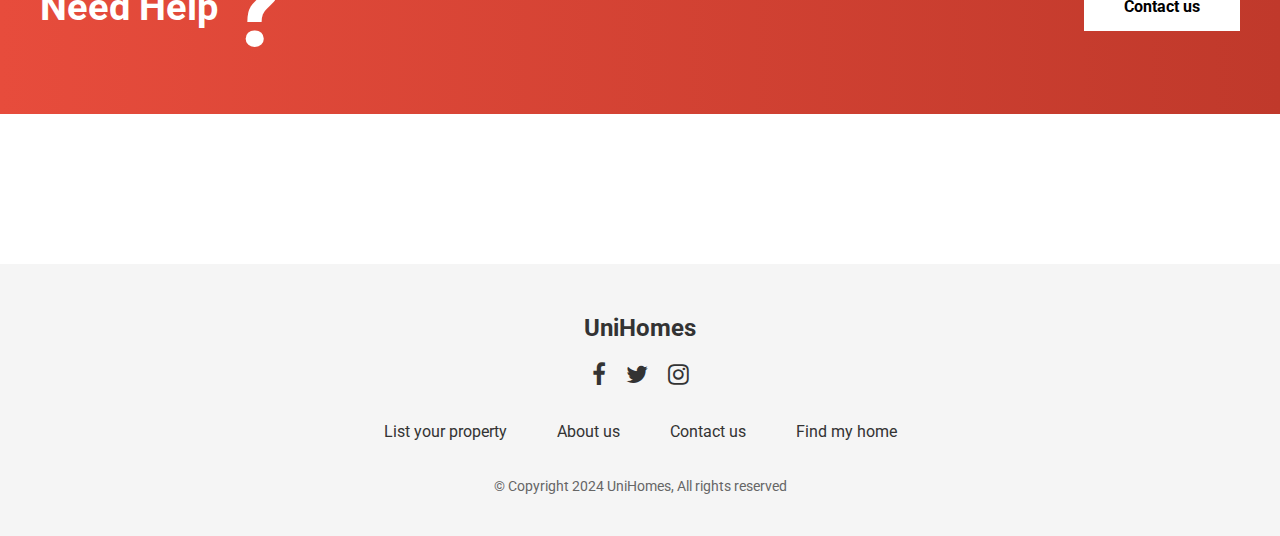
==== commit a5a985ee: "third commit" ====
--- a/index.html
+++ b/index.html
@@ -14,7 +14,7 @@
         rel="stylesheet">
     <link rel="stylesheet" href="https://cdnjs.cloudflare.com/ajax/libs/font-awesome/4.7.0/css/font-awesome.min.css">
 
-    <link rel="stylesheet" type="text/css" href="style.css" />
+    <link rel="stylesheet" type="text/css" href="css/style.css" />
 </head>
 
 <body>
--- a/css/style.css
+++ b/css/style.css
@@ -0,0 +1,1235 @@
+body {
+    margin: auto;
+    padding: auto;
+    overflow-x: hidden;
+    font-family: 'Roboto', 'Open Sans';
+}
+
+p {
+    color: #000000;
+}
+
+
+@media screen and (min-width: 768px) {
+    nav {
+        padding: 20px 40px;
+    }
+
+    .menu-links {
+        display: flex;
+        gap: 20px;
+    }
+
+    .video-grid {
+        grid-template-columns: 1fr 1fr 1fr;
+        gap: 20px;
+        padding: 20px;
+
+    }
+
+    .reviews {
+        flex-direction: row;
+        gap: 20px;
+    }
+
+    .hero-text {
+        font-size: 4em;
+    }
+
+    .Contact-main {
+        flex-direction: row;
+        padding: 40px;
+    }
+
+    .need {
+        font-size: 38px;
+    }
+
+    .property-gallery {
+        grid-template-columns: 1fr 1fr;
+        max-width: 1200px;
+    }
+
+    footer {
+        padding: 40px 20px;
+        margin-top: 150px;
+    }
+
+    .footer-heading {
+        width: 100%;
+        margin-bottom: 20px;
+        font-size: 24px;
+    }
+
+    .footer-social-links {
+        gap: 20px;
+        margin-bottom: 20px;
+    }
+
+    .footer-social-links a {
+        font-size: 24px;
+    }
+
+    .footer-links ul {
+        display: flex;
+        gap: 50px;
+        justify-content: center;
+    }
+
+    .footer-copyright {
+        font-size: 14px;
+    }
+
+}
+
+
+
+@media screen and (max-width: 768px) {
+
+
+    nav {
+        flex-direction: column;
+        padding: 15px;
+    }
+
+    .menu-links {
+        flex-direction: column;
+        width: 100%;
+        gap: 10px;
+        margin-top: 15px;
+    }
+
+    .menu-links a {
+        width: 100%;
+        text-align: center;
+    }
+
+    .find-home-button {
+        width: 100%;
+    }
+
+    header {
+        height: 50vh;
+    }
+
+    .hero-text {
+        font-size: 2em;
+        padding: 0 15px;
+    }
+
+
+    .video-grid {
+        grid-template-columns: 1fr;
+        gap: 15px;
+        padding: 15px;
+    }
+
+    .thumbnail {
+        width: 100%;
+    }
+
+
+    .reviews {
+        flex-direction: column;
+        gap: 15px;
+    }
+
+    article {
+        flex: none;
+        width: 100%;
+        height: auto;
+        min-height: 200px;
+    }
+
+
+    .Contact-main {
+        flex-direction: column;
+        text-align: center;
+        padding: 20px;
+        gap: 20px;
+    }
+
+    .need {
+        font-size: 28px;
+        justify-content: center;
+    }
+
+    .question-mark {
+        font-size: 2em;
+    }
+
+    .contactlink {
+        display: block;
+        margin: 10px auto;
+        text-align: center;
+        padding: 12px 30px;
+    }
+
+
+    .headertext,
+    .headertextex,
+    .headertextdet {
+        margin-left: 15px;
+        margin-top: 30px;
+        margin-bottom: 20px;
+    }
+
+
+    .description-preview {
+        margin-right: 0;
+    }
+
+    .review-style {
+        margin-top: 40px;
+        margin-bottom: 30px;
+        padding: 15px;
+    }
+
+
+    footer {
+        padding: 30px 15px;
+        margin-top: 80px;
+    }
+
+    .footer-heading {
+        margin-bottom: 15px;
+        font-size: 20px;
+    }
+
+    .footer-social-links {
+        gap: 15px;
+        margin-bottom: 15px;
+    }
+
+    .footer-social-links a {
+        font-size: 20px;
+    }
+
+    .footer-links ul {
+        flex-direction: column;
+        align-items: center;
+        gap: 15px;
+    }
+
+    .footer-links ul li {
+        margin: 5px 0;
+    }
+
+    .footer-copyright {
+        font-size: 12px;
+        text-align: center;
+        margin-top: 15px;
+    }
+
+    .checkbox-group {
+        flex-direction: column;
+        gap: 10px;
+    }
+}
+
+
+
+
+
+nav {
+    display: flex;
+    justify-content: space-between;
+    align-items: center;
+    padding: 20px 40px;
+}
+
+
+
+
+nav a {
+
+    color: black;
+    text-decoration: none;
+    padding: 10px 20px;
+    font-size: 16px;
+    background: none;
+
+
+}
+
+nav a:not(.find-home-button):hover {
+    color: #e74c3c;
+    background: transparent;
+}
+
+.logo {
+    font-size: 20px;
+    padding: 0%;
+    color: black;
+    text-decoration: none;
+    background: transparent;
+}
+
+.menu-links {
+    display: flex;
+    gap: 20px;
+    align-items: center;
+
+}
+
+
+.menu-links a:hover {
+    color: #e74c3c;
+    text-decoration: none;
+
+
+
+}
+
+.find-home-button {
+    background-color: #e74c3c;
+    color: white;
+    border-radius: 2px;
+}
+
+.find-home-button:hover {
+    background-color: #c0392b;
+}
+
+h1 {
+    font-family: 'Open Sans';
+    font-size: 22px;
+}
+
+
+
+
+/* Hero section styles */
+header {
+    position: relative;
+    width: 100%;
+    height: 70vh;
+    margin-bottom: 30px;
+    background-image:
+        linear-gradient(rgba(0, 0, 0, 0.4),
+            /* Start with semi-transparent black */
+            rgba(0, 0, 0, 0.4)
+            /* End with same color */
+        ),
+        url(group-studies.jpg);
+    background-size: cover;
+    background-position: center;
+    display: flex;
+    justify-content: center;
+    align-items: center;
+}
+
+.hero-text {
+    position: relative;
+    /*z-index: 2;*/
+    color: white;
+    font-size: 4em;
+    text-align: center;
+    width: fit-content;
+    margin: 0 auto;
+
+}
+
+.hero-text {
+    max-width: 900px;
+    padding: 0 20px;
+    line-height: 1.2;
+
+}
+
+
+.love-line {
+    height: 1px;
+    background-color: rgb(177, 177, 177);
+    width: 100%;
+    margin: 0;
+    padding: 0;
+    border: none;
+}
+
+
+.headertext {
+    margin-left: 248px;
+    margin-top: 50px;
+    margin-bottom: 30px;
+    text-decoration: underline;
+}
+
+
+.headertextex {
+    margin-left: 40px;
+    margin-top: 50px;
+    margin-bottom: 30px;
+}
+
+.headertextdet {
+    margin-left: 248px;
+    margin-top: 50px;
+    margin-bottom: 30px;
+    text-decoration: underline;
+
+    color: #000000;
+}
+
+.headertextdet a {
+    margin-left: 8px;
+    margin-top: 50px;
+    margin-bottom: 30px;
+    text-decoration: underline;
+
+    color: #000000;
+    background: transparent;
+    padding: 0%;
+
+
+}
+
+.headertextdet a:hover {
+    color: #e74c3c;
+    opacity: 1;
+    background: transparent;
+
+}
+
+
+
+
+/* here we start body styling */
+
+.thumbnail {
+    width: 100%;
+}
+
+
+.thumbnail {
+    width: 300px;
+}
+
+.description-preview {
+    width: 100%;
+    display: inline-block;
+    margin-right: 15px;
+}
+
+.description-title a {
+    font-weight: bold;
+    font-family: roboto;
+    color: black;
+    font-size: 16px;
+    letter-spacing: 1px;
+    text-decoration: none;
+    background: transparent;
+    padding: 0;
+    display: inline-block;
+
+}
+
+.description-title a:hover {
+    color: #e74c3c;
+    opacity: 1;
+    background: transparent;
+
+}
+
+.description-title {
+    background: transparent;
+    padding: 0;
+}
+
+
+
+.review-grid {
+    display: grid;
+    grid-template-columns: repeat(auto-fit, minmax(300px, 1fr));
+    gap: 30px;
+}
+
+.video-grid {
+    display: grid;
+    grid-template-columns: 1fr 1fr 1fr;
+    column-gap: 20px;
+    row-gap: 20px;
+
+}
+
+
+/* here we start review section */
+
+.review-style {
+    margin-top: 70px;
+    margin-bottom: 50px;
+    font-family: Arial, sans-serif;
+    padding: 20px;
+    background-color: #ffffff;
+}
+
+h2 {
+    font-size: 22px;
+    margin-bottom: 20px;
+}
+
+.reviews {
+    display: flex;
+    justify-content: flex-start;
+    gap: 20px;
+    overflow-x: auto;
+    padding-bottom: 20px;
+}
+
+article {
+    flex: 400px 400px 400px;
+    height: 200px;
+    background-color: #f4f4f4;
+    padding: 20px;
+    box-sizing: border-box;
+}
+
+.foto {
+
+    width: 80px;
+    height: 80px;
+    border-radius: 50%;
+    object-fit: cover;
+    float: left;
+    margin-right: 15px;
+}
+
+
+.stars {
+
+    color: #ffbb10;
+    font-size: 25px;
+    height: 25px;
+    margin-bottom: 10px;
+    position: relative;
+    padding: 0;
+}
+
+.stars::before {
+    content: "★★★★★";
+    display: block;
+}
+
+h3 {
+    margin: 10px 0;
+    font-size: 15px;
+}
+
+p {
+    clear: both;
+    margin-top: 10px;
+    font-size: 15px;
+    line-height: 1.4;
+}
+
+
+/* contact us section */
+
+.Contact-main {
+
+    background-image: linear-gradient(to right, #e74c3c, #c0392b);
+    color: white;
+    margin-bottom: 80px;
+    padding: 40px;
+    display: flex;
+    justify-content: space-between;
+    align-items: center;
+}
+
+.need {
+    font-size: 38px;
+    margin: 0;
+    display: flex;
+    align-items: center;
+}
+
+.question-mark {
+    font-size: 3em;
+    margin-left: 10px;
+}
+
+.contactlink {
+    background-color: white;
+    color: black;
+    text-decoration: none;
+    padding: 15px 40px;
+    font-family: 'Roboto';
+    font-weight: bold;
+    transition: background-color 0.3s ease;
+}
+
+.contactlink:hover {
+    background-color: #eaeaea;
+}
+
+
+
+/* EXPLORE HOUSES PAGE*/
+
+
+.thumbnail {
+    width: 100%;
+}
+
+.description {
+    width: 300px;
+}
+
+.description-preview {
+    width: 100%;
+    display: inline-block;
+    margin-right: 15px;
+}
+
+.description-title {
+    font-weight: bold;
+    color: black;
+    font-size: 16px;
+    letter-spacing: 1px;
+}
+
+
+.review-grid {
+    display: grid;
+    grid-template-columns: repeat(auto-fit, minmax(300px, 1fr));
+    gap: 30px;
+}
+
+
+.video-grid {
+    display: grid;
+    grid-template-columns: 1fr 1fr 1fr;
+    column-gap: 20px;
+    row-gap: 20px;
+}
+
+.test {
+    display: flex;
+    justify-content: center;
+}
+
+
+
+/* laod more button */
+
+.load-more-ex {
+    display: flex;
+    justify-content: center;
+    align-items: center;
+    margin-top: 50px;
+    margin-bottom: 50px;
+
+}
+
+.load-more-button {
+    width: 60px;
+    height: 60px;
+    border-radius: 50%;
+    background-color: #e74c3c;
+    border: none;
+    cursor: pointer;
+    position: relative;
+}
+
+.load-more-button:hover {
+    background-color: #c0392b;
+}
+
+.load-more-button::after {
+    content: '';
+    position: absolute;
+    top: 29%;
+    left: 31%;
+    width: 20px;
+    height: 20px;
+    border: 2px solid white;
+    border-top: none;
+    border-left: none;
+    transform: rotate(45deg);
+
+}
+
+
+
+
+/*DETAILED-PAGE*/
+
+
+
+.property-gallery {
+    display: grid;
+    grid-template-columns: 1fr 1fr;
+    grid-template-rows: auto auto;
+    gap: 20px;
+    padding: 15px;
+    max-width: 1200px;
+    margin: 0 auto;
+}
+
+.property-gallery figure {
+    margin: 0;
+    overflow: hidden;
+}
+
+.property-gallery img {
+    width: 100%;
+    height: 600px;
+    object-fit: cover;
+    transition: transform 0.3s ease;
+}
+
+.property-gallery img:hover {
+    transform: scale(1.05);
+}
+
+.property-gallery figcaption {
+    display: none;
+
+}
+
+.main-image {
+    grid-column: 1 / 2;
+    grid-row: 1 / 3;
+}
+
+.secondary-images {
+    grid-column: 2 / 3;
+    grid-row: 1 / 3;
+    display: grid;
+    grid-template-rows: 1fr 1fr;
+    gap: 20px;
+}
+
+.secondary-images img {
+    width: 100%;
+    height: 290px;
+    object-fit: cover;
+    transition: transform 0.3s ease;
+}
+
+.property-info {
+    margin-left: 251px;
+
+    background: white;
+}
+
+
+.ams {
+    font-size: 22px;
+    font-weight: bold;
+
+    margin-bottom: 10px;
+}
+
+.addressdet {
+    color: #000000;
+}
+
+.property-details {
+    width: 100%;
+    max-width: 1200px;
+    margin: 20px auto;
+    border-collapse: collapse;
+    background: white;
+}
+
+.property-details th,
+.property-details td {
+    border: 1px solid #ddd;
+    padding: 12px;
+    text-align: left;
+}
+
+.property-details th {
+    background-color: #f8f8f8;
+}
+
+.rental-info {
+    max-width: 500px;
+    margin-bottom: 5px;
+    margin-left: 240px;
+    padding: 20px;
+    background: white;
+}
+
+.rental-info h2 {
+    margin-bottom: 20px;
+}
+
+.rental-info ul {
+    list-style: none;
+}
+
+.rental-info li {
+    margin: 10px;
+    padding: 5px 0;
+
+}
+
+.rental-info li::before {
+    content: "•";
+    margin-right: 10px;
+}
+
+.property-description {
+    max-width: 1200px;
+    margin: 5px auto;
+    margin-top: 2px;
+    padding: 20px;
+    background: white;
+}
+
+.property-description h2 {
+    margin-bottom: 15px;
+}
+
+.property-description p {
+    line-height: 1.6;
+
+}
+
+.contact-section {
+    max-width: 1200px;
+    margin: 20px auto;
+    padding: 20px;
+    background: white;
+}
+
+.contact-section h2 {
+    color: #e74c3c;
+    margin-bottom: 15px;
+}
+
+.contact-section p {
+    margin: 10px 0;
+}
+
+.contact-section i {
+    margin-right: 10px;
+    width: 20px;
+}
+
+
+
+
+
+/* CONTACT US*/
+
+.contact-section {
+    padding: 40px 20px;
+}
+
+.contact-heading {
+    margin-left: 548px;
+    margin-bottom: 40px;
+}
+
+.contact-form {
+    max-width: 600px;
+    margin: 0 auto;
+}
+
+.form-group {
+    margin-bottom: 20px;
+}
+
+.form-group label {
+    display: block;
+    margin-bottom: 8px;
+    font-weight: bold;
+}
+
+.checkbox-group {
+    display: flex;
+    gap: 20px;
+    margin-top: 10px;
+}
+
+.checkbox-item {
+    display: flex;
+    align-items: center;
+    gap: 5px;
+}
+
+.name,
+.email,
+.phone {
+    height: 40px;
+
+}
+
+.form-group input[type="text"],
+.form-group input[type="email"],
+.form-group input[type="tel"],
+.form-group textarea {
+    width: 100%;
+    padding: 10px;
+    border: 1px solid #ddd;
+    border-radius: 4px;
+}
+
+.textarea {
+    resize: vertical;
+    min-height: 150px;
+}
+
+.button-submit {
+    width: 200px;
+    padding: 15px;
+    background-color: #e74c3c;
+    color: white;
+    border: none;
+    cursor: pointer;
+    font-size: 16px;
+    display: block;
+    text-align: center;
+    text-decoration: none;
+    margin: 0 auto;
+
+}
+
+.form-group .button-submit {
+    width: 560px;
+}
+
+
+.button-submit:hover {
+    background-color: #c0392b;
+}
+
+
+
+.button-submit {
+    width: 615px;
+    background-color: #e74c3c;
+    border: none;
+    color: white;
+    padding: 15px 32px;
+    text-align: center;
+    text-decoration: none;
+    display: inline-block;
+    font-size: 16px;
+    margin-top: 20px;
+    margin-bottom: 40px;
+    cursor: pointer;
+
+}
+
+
+.button-submit a {
+
+    color: white;
+    text-decoration: none;
+    padding: 0%;
+    background: transparent;
+
+}
+
+
+
+
+.button-submit:hover {
+    background-color: #c00326;
+    opacity: 1;
+
+
+}
+
+
+/*LIST YOUR PROPERTY*/
+
+
+/* Completely new class names for the property listing form */
+.listing-container {
+    max-width: 1200px;
+    margin: 40px auto;
+    padding: 0 40px;
+}
+
+.listing-title {
+    margin-left: 255px;
+    margin-bottom: 40px;
+    font-size: 24px;
+}
+
+.listing-form {
+    display: flex;
+    flex-direction: column;
+    gap: 20px;
+}
+
+.listing-row {
+    display: flex;
+    gap: 20px;
+}
+
+.listing-field {
+    flex: 1;
+    display: flex;
+    flex-direction: column;
+}
+
+.listing-field label {
+    margin-bottom: 8px;
+    font-weight: 500;
+}
+
+.listing-field input {
+    padding: 10px;
+    border: 1px solid #ddd;
+    border-radius: 4px;
+    height: 40px;
+}
+
+.listing-field.full-width {
+    width: 100%;
+}
+
+
+.listing-description {
+    width: 100%;
+}
+
+.listing-description textarea {
+    width: 100%;
+    min-height: 150px;
+    padding: 10px;
+    border: 1px solid #ddd;
+    border-radius: 4px;
+}
+
+/* Upload button */
+.listing-upload {
+    text-align: center;
+    margin: 20px 0;
+}
+
+.listing-upload-btn {
+    display: inline-block;
+    padding: 12px 24px;
+    background-color: #333;
+    color: white;
+    border-radius: 4px;
+    cursor: pointer;
+}
+
+.listing-submit-container {
+    width: 1200px;
+    margin-left: 270px;
+    margin-top: 20px;
+}
+
+.listing-submit {
+    display: block;
+    width: 100%;
+    height: 60px;
+    background-color: #e74c3c;
+    color: white;
+    cursor: pointer;
+    text-decoration: none;
+    font-weight: bold;
+    line-height: 60px;
+    text-align: center;
+}
+
+.listing-submit:hover {
+    background-color: #c0392b;
+}
+
+
+
+
+/*ABOUT US*/
+
+
+.about-page-header {
+    position: relative;
+    width: 100%;
+    height: 70vh;
+    margin-bottom: 30px;
+    background-image:
+        linear-gradient(rgba(0, 0, 0, 0.4),
+            /* Start with semi-transparent black */
+            rgba(0, 0, 0, 0.4)
+            /* End with same color */
+        ),
+        url('group-studies.jpg');
+    background-size: cover;
+    background-position: center;
+    display: flex;
+    justify-content: center;
+    align-items: center;
+
+}
+
+
+.about-page-title {
+    position: relative;
+    z-index: 2;
+    color: white;
+    font-size: 4em;
+    text-align: center;
+    width: fit-content;
+    margin: 0 auto;
+
+}
+
+
+
+.about-content {
+    max-width: 1200px;
+    margin: 0 auto;
+    padding: 20px;
+}
+
+.content-heading {
+    font-size: 24px;
+    font-weight: bold;
+    margin: 30px 0 20px;
+    color: #333;
+}
+
+.content-text {
+    line-height: 1.6;
+    margin-bottom: 30px;
+    color: #000000;
+}
+
+.about-contact-info {
+    max-width: 1200px;
+    margin: 40px auto;
+    padding: 20px;
+}
+
+.contact-phone,
+.contact-email,
+.contact-address {
+    margin: 10px 0;
+    display: flex;
+    align-items: center;
+    gap: 10px;
+}
+
+.contact-phone i,
+.contact-email i {
+    font-size: 20px;
+    color: #333;
+}
+
+
+
+
+
+
+/*SUBMISSION PAGE*/
+
+
+.thank-you-section {
+    width: 500px;
+    height: 300px;
+    margin: 100px auto;
+    padding: 50px;
+    background-color: #f5f5f5;
+    border-style: dashed;
+    border-width: 2px;
+    border-color: #e74c3c;
+    display: flex;
+    flex-direction: column;
+    justify-content: center;
+    align-items: center;
+}
+
+.thank-you-heading {
+    font-size: 40px;
+    margin-bottom: 10px;
+    color: #333;
+    text-align: center;
+}
+
+.thank-you-text {
+    font-size: 18px;
+    color: #666;
+    margin-top: 0;
+    text-align: center;
+}
+
+
+
+
+
+
+
+
+
+
+
+
+/* footer section */
+
+
+footer {
+    display: flex;
+    flex-direction: column;
+    align-items: center;
+    padding: 40px 20px;
+    background-color: #f5f5f5;
+    margin-top: 150px;
+}
+
+.footer-heading {
+    text-align: center;
+    width: 100%;
+    margin-bottom: 20px;
+    color: #333;
+}
+
+.footer-social-links {
+    display: flex;
+    justify-content: center;
+    gap: 20px;
+    margin-bottom: 20px;
+}
+
+.footer-social-links a {
+    font-size: 24px;
+    color: #333;
+    text-decoration: none;
+}
+
+.footer-social-links a:hover {
+    color: #e74c3c;
+    opacity: 1;
+}
+
+.footer-links a {
+    margin-bottom: 20px;
+    text-decoration: none;
+    background: transparent;
+    padding: 0;
+    display: inline-block;
+}
+
+.footer-links ul {
+    list-style-type: none;
+    padding: 0;
+    display: flex;
+    justify-content: center;
+    gap: 50px;
+}
+
+.footer-links ul li a {
+    text-decoration: none;
+    color: #333;
+    opacity: 1;
+}
+
+.footer-links ul li a:hover {
+    color: #e74c3c;
+    opacity: 1;
+}
+
+.footer-copyright {
+    color: #666;
+    font-size: 14px;
+    margin: 0;
+}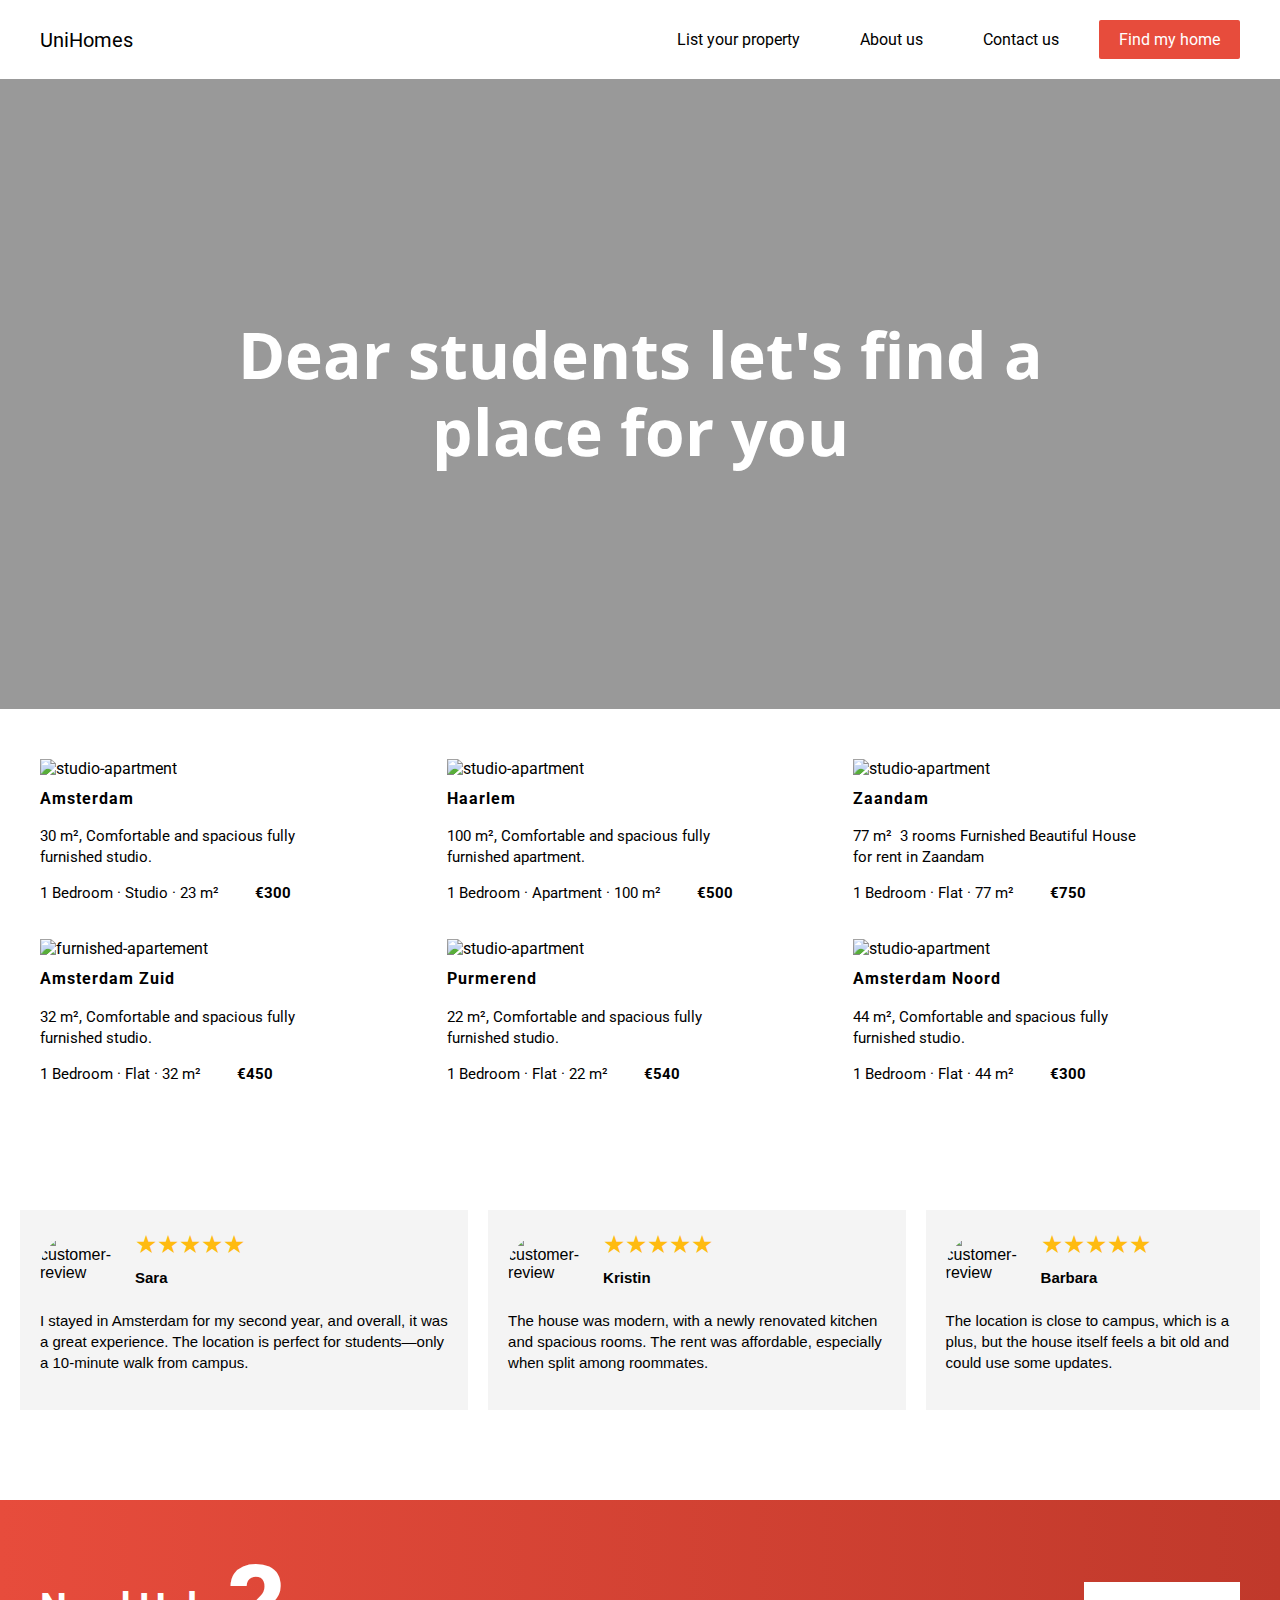
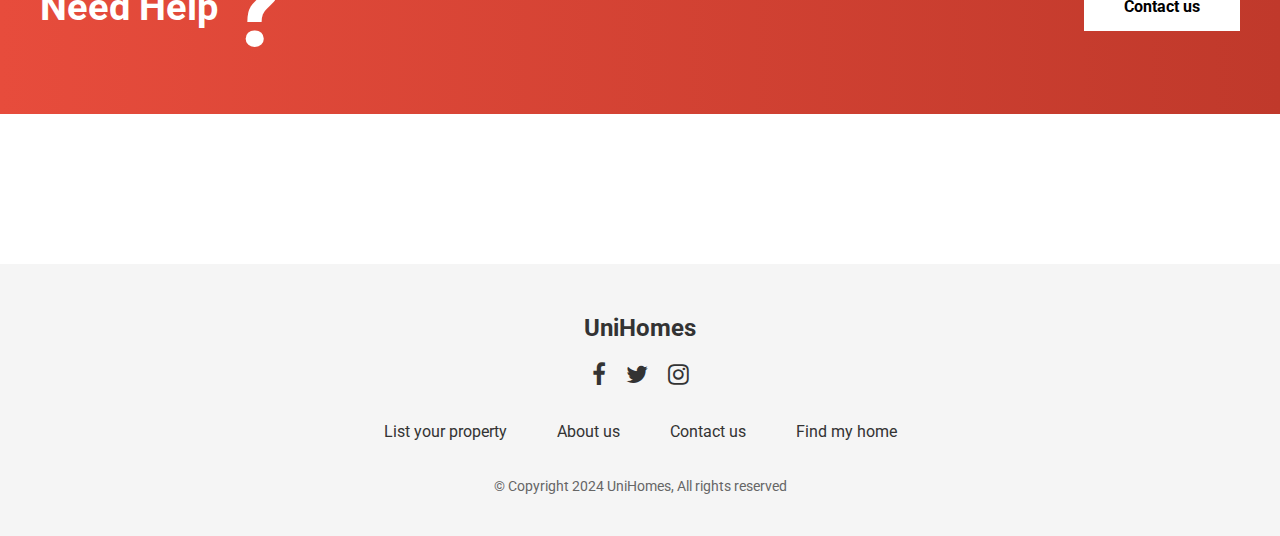
==== commit f28d5284: "four commit" ====
--- a/index.html
+++ b/index.html
@@ -14,7 +14,7 @@
         rel="stylesheet">
     <link rel="stylesheet" href="https://cdnjs.cloudflare.com/ajax/libs/font-awesome/4.7.0/css/font-awesome.min.css">
 
-    <link rel="stylesheet" type="text/css" href="css/style.css" />
+    <link rel="stylesheet" type="text/css" href="style.css" />
 </head>
 
 <body>
--- a/style.css
+++ b/style.css
@@ -0,0 +1,1235 @@
+body {
+    margin: auto;
+    padding: auto;
+    overflow-x: hidden;
+    font-family: 'Roboto', 'Open Sans';
+}
+
+p {
+    color: #000000;
+}
+
+
+@media screen and (min-width: 768px) {
+    nav {
+        padding: 20px 40px;
+    }
+
+    .menu-links {
+        display: flex;
+        gap: 20px;
+    }
+
+    .video-grid {
+        grid-template-columns: 1fr 1fr 1fr;
+        gap: 20px;
+        padding: 20px;
+
+    }
+
+    .reviews {
+        flex-direction: row;
+        gap: 20px;
+    }
+
+    .hero-text {
+        font-size: 4em;
+    }
+
+    .Contact-main {
+        flex-direction: row;
+        padding: 40px;
+    }
+
+    .need {
+        font-size: 38px;
+    }
+
+    .property-gallery {
+        grid-template-columns: 1fr 1fr;
+        max-width: 1200px;
+    }
+
+    footer {
+        padding: 40px 20px;
+        margin-top: 150px;
+    }
+
+    .footer-heading {
+        width: 100%;
+        margin-bottom: 20px;
+        font-size: 24px;
+    }
+
+    .footer-social-links {
+        gap: 20px;
+        margin-bottom: 20px;
+    }
+
+    .footer-social-links a {
+        font-size: 24px;
+    }
+
+    .footer-links ul {
+        display: flex;
+        gap: 50px;
+        justify-content: center;
+    }
+
+    .footer-copyright {
+        font-size: 14px;
+    }
+
+}
+
+
+
+@media screen and (max-width: 768px) {
+
+
+    nav {
+        flex-direction: column;
+        padding: 15px;
+    }
+
+    .menu-links {
+        flex-direction: column;
+        width: 100%;
+        gap: 10px;
+        margin-top: 15px;
+    }
+
+    .menu-links a {
+        width: 100%;
+        text-align: center;
+    }
+
+    .find-home-button {
+        width: 100%;
+    }
+
+    header {
+        height: 50vh;
+    }
+
+    .hero-text {
+        font-size: 2em;
+        padding: 0 15px;
+    }
+
+
+    .video-grid {
+        grid-template-columns: 1fr;
+        gap: 15px;
+        padding: 15px;
+    }
+
+    .thumbnail {
+        width: 100%;
+    }
+
+
+    .reviews {
+        flex-direction: column;
+        gap: 15px;
+    }
+
+    article {
+        flex: none;
+        width: 100%;
+        height: auto;
+        min-height: 200px;
+    }
+
+
+    .Contact-main {
+        flex-direction: column;
+        text-align: center;
+        padding: 20px;
+        gap: 20px;
+    }
+
+    .need {
+        font-size: 28px;
+        justify-content: center;
+    }
+
+    .question-mark {
+        font-size: 2em;
+    }
+
+    .contactlink {
+        display: block;
+        margin: 10px auto;
+        text-align: center;
+        padding: 12px 30px;
+    }
+
+
+    .headertext,
+    .headertextex,
+    .headertextdet {
+        margin-left: 15px;
+        margin-top: 30px;
+        margin-bottom: 20px;
+    }
+
+
+    .description-preview {
+        margin-right: 0;
+    }
+
+    .review-style {
+        margin-top: 40px;
+        margin-bottom: 30px;
+        padding: 15px;
+    }
+
+
+    footer {
+        padding: 30px 15px;
+        margin-top: 80px;
+    }
+
+    .footer-heading {
+        margin-bottom: 15px;
+        font-size: 20px;
+    }
+
+    .footer-social-links {
+        gap: 15px;
+        margin-bottom: 15px;
+    }
+
+    .footer-social-links a {
+        font-size: 20px;
+    }
+
+    .footer-links ul {
+        flex-direction: column;
+        align-items: center;
+        gap: 15px;
+    }
+
+    .footer-links ul li {
+        margin: 5px 0;
+    }
+
+    .footer-copyright {
+        font-size: 12px;
+        text-align: center;
+        margin-top: 15px;
+    }
+
+    .checkbox-group {
+        flex-direction: column;
+        gap: 10px;
+    }
+}
+
+
+
+
+
+nav {
+    display: flex;
+    justify-content: space-between;
+    align-items: center;
+    padding: 20px 40px;
+}
+
+
+
+
+nav a {
+
+    color: black;
+    text-decoration: none;
+    padding: 10px 20px;
+    font-size: 16px;
+    background: none;
+
+
+}
+
+nav a:not(.find-home-button):hover {
+    color: #e74c3c;
+    background: transparent;
+}
+
+.logo {
+    font-size: 20px;
+    padding: 0%;
+    color: black;
+    text-decoration: none;
+    background: transparent;
+}
+
+.menu-links {
+    display: flex;
+    gap: 20px;
+    align-items: center;
+
+}
+
+
+.menu-links a:hover {
+    color: #e74c3c;
+    text-decoration: none;
+
+
+
+}
+
+.find-home-button {
+    background-color: #e74c3c;
+    color: white;
+    border-radius: 2px;
+}
+
+.find-home-button:hover {
+    background-color: #c0392b;
+}
+
+h1 {
+    font-family: 'Open Sans';
+    font-size: 22px;
+}
+
+
+
+
+/* Hero section styles */
+header {
+    position: relative;
+    width: 100%;
+    height: 70vh;
+    margin-bottom: 30px;
+    background-image:
+        linear-gradient(rgba(0, 0, 0, 0.4),
+            /* Start with semi-transparent black */
+            rgba(0, 0, 0, 0.4)
+            /* End with same color */
+        ),
+        url(website-image/group-studies.jpg);
+    background-size: cover;
+    background-position: center;
+    display: flex;
+    justify-content: center;
+    align-items: center;
+}
+
+.hero-text {
+    position: relative;
+    /*z-index: 2;*/
+    color: white;
+    font-size: 4em;
+    text-align: center;
+    width: fit-content;
+    margin: 0 auto;
+
+}
+
+.hero-text {
+    max-width: 900px;
+    padding: 0 20px;
+    line-height: 1.2;
+
+}
+
+
+.love-line {
+    height: 1px;
+    background-color: rgb(177, 177, 177);
+    width: 100%;
+    margin: 0;
+    padding: 0;
+    border: none;
+}
+
+
+.headertext {
+    margin-left: 248px;
+    margin-top: 50px;
+    margin-bottom: 30px;
+    text-decoration: underline;
+}
+
+
+.headertextex {
+    margin-left: 40px;
+    margin-top: 50px;
+    margin-bottom: 30px;
+}
+
+.headertextdet {
+    margin-left: 248px;
+    margin-top: 50px;
+    margin-bottom: 30px;
+    text-decoration: underline;
+
+    color: #000000;
+}
+
+.headertextdet a {
+    margin-left: 8px;
+    margin-top: 50px;
+    margin-bottom: 30px;
+    text-decoration: underline;
+
+    color: #000000;
+    background: transparent;
+    padding: 0%;
+
+
+}
+
+.headertextdet a:hover {
+    color: #e74c3c;
+    opacity: 1;
+    background: transparent;
+
+}
+
+
+
+
+/* here we start body styling */
+
+.thumbnail {
+    width: 100%;
+}
+
+
+.thumbnail {
+    width: 300px;
+}
+
+.description-preview {
+    width: 100%;
+    display: inline-block;
+    margin-right: 15px;
+}
+
+.description-title a {
+    font-weight: bold;
+    font-family: roboto;
+    color: black;
+    font-size: 16px;
+    letter-spacing: 1px;
+    text-decoration: none;
+    background: transparent;
+    padding: 0;
+    display: inline-block;
+
+}
+
+.description-title a:hover {
+    color: #e74c3c;
+    opacity: 1;
+    background: transparent;
+
+}
+
+.description-title {
+    background: transparent;
+    padding: 0;
+}
+
+
+
+.review-grid {
+    display: grid;
+    grid-template-columns: repeat(auto-fit, minmax(300px, 1fr));
+    gap: 30px;
+}
+
+.video-grid {
+    display: grid;
+    grid-template-columns: 1fr 1fr 1fr;
+    column-gap: 20px;
+    row-gap: 20px;
+
+}
+
+
+/* here we start review section */
+
+.review-style {
+    margin-top: 70px;
+    margin-bottom: 50px;
+    font-family: Arial, sans-serif;
+    padding: 20px;
+    background-color: #ffffff;
+}
+
+h2 {
+    font-size: 22px;
+    margin-bottom: 20px;
+}
+
+.reviews {
+    display: flex;
+    justify-content: flex-start;
+    gap: 20px;
+    overflow-x: auto;
+    padding-bottom: 20px;
+}
+
+article {
+    flex: 400px 400px 400px;
+    height: 200px;
+    background-color: #f4f4f4;
+    padding: 20px;
+    box-sizing: border-box;
+}
+
+.foto {
+
+    width: 80px;
+    height: 80px;
+    border-radius: 50%;
+    object-fit: cover;
+    float: left;
+    margin-right: 15px;
+}
+
+
+.stars {
+
+    color: #ffbb10;
+    font-size: 25px;
+    height: 25px;
+    margin-bottom: 10px;
+    position: relative;
+    padding: 0;
+}
+
+.stars::before {
+    content: "★★★★★";
+    display: block;
+}
+
+h3 {
+    margin: 10px 0;
+    font-size: 15px;
+}
+
+p {
+    clear: both;
+    margin-top: 10px;
+    font-size: 15px;
+    line-height: 1.4;
+}
+
+
+/* contact us section */
+
+.Contact-main {
+
+    background-image: linear-gradient(to right, #e74c3c, #c0392b);
+    color: white;
+    margin-bottom: 80px;
+    padding: 40px;
+    display: flex;
+    justify-content: space-between;
+    align-items: center;
+}
+
+.need {
+    font-size: 38px;
+    margin: 0;
+    display: flex;
+    align-items: center;
+}
+
+.question-mark {
+    font-size: 3em;
+    margin-left: 10px;
+}
+
+.contactlink {
+    background-color: white;
+    color: black;
+    text-decoration: none;
+    padding: 15px 40px;
+    font-family: 'Roboto';
+    font-weight: bold;
+    transition: background-color 0.3s ease;
+}
+
+.contactlink:hover {
+    background-color: #eaeaea;
+}
+
+
+
+/* EXPLORE HOUSES PAGE*/
+
+
+.thumbnail {
+    width: 100%;
+}
+
+.description {
+    width: 300px;
+}
+
+.description-preview {
+    width: 100%;
+    display: inline-block;
+    margin-right: 15px;
+}
+
+.description-title {
+    font-weight: bold;
+    color: black;
+    font-size: 16px;
+    letter-spacing: 1px;
+}
+
+
+.review-grid {
+    display: grid;
+    grid-template-columns: repeat(auto-fit, minmax(300px, 1fr));
+    gap: 30px;
+}
+
+
+.video-grid {
+    display: grid;
+    grid-template-columns: 1fr 1fr 1fr;
+    column-gap: 20px;
+    row-gap: 20px;
+}
+
+.test {
+    display: flex;
+    justify-content: center;
+}
+
+
+
+/* laod more button */
+
+.load-more-ex {
+    display: flex;
+    justify-content: center;
+    align-items: center;
+    margin-top: 50px;
+    margin-bottom: 50px;
+
+}
+
+.load-more-button {
+    width: 60px;
+    height: 60px;
+    border-radius: 50%;
+    background-color: #e74c3c;
+    border: none;
+    cursor: pointer;
+    position: relative;
+}
+
+.load-more-button:hover {
+    background-color: #c0392b;
+}
+
+.load-more-button::after {
+    content: '';
+    position: absolute;
+    top: 29%;
+    left: 31%;
+    width: 20px;
+    height: 20px;
+    border: 2px solid white;
+    border-top: none;
+    border-left: none;
+    transform: rotate(45deg);
+
+}
+
+
+
+
+/*DETAILED-PAGE*/
+
+
+
+.property-gallery {
+    display: grid;
+    grid-template-columns: 1fr 1fr;
+    grid-template-rows: auto auto;
+    gap: 20px;
+    padding: 15px;
+    max-width: 1200px;
+    margin: 0 auto;
+}
+
+.property-gallery figure {
+    margin: 0;
+    overflow: hidden;
+}
+
+.property-gallery img {
+    width: 100%;
+    height: 600px;
+    object-fit: cover;
+    transition: transform 0.3s ease;
+}
+
+.property-gallery img:hover {
+    transform: scale(1.05);
+}
+
+.property-gallery figcaption {
+    display: none;
+
+}
+
+.main-image {
+    grid-column: 1 / 2;
+    grid-row: 1 / 3;
+}
+
+.secondary-images {
+    grid-column: 2 / 3;
+    grid-row: 1 / 3;
+    display: grid;
+    grid-template-rows: 1fr 1fr;
+    gap: 20px;
+}
+
+.secondary-images img {
+    width: 100%;
+    height: 290px;
+    object-fit: cover;
+    transition: transform 0.3s ease;
+}
+
+.property-info {
+    margin-left: 251px;
+
+    background: white;
+}
+
+
+.ams {
+    font-size: 22px;
+    font-weight: bold;
+
+    margin-bottom: 10px;
+}
+
+.addressdet {
+    color: #000000;
+}
+
+.property-details {
+    width: 100%;
+    max-width: 1200px;
+    margin: 20px auto;
+    border-collapse: collapse;
+    background: white;
+}
+
+.property-details th,
+.property-details td {
+    border: 1px solid #ddd;
+    padding: 12px;
+    text-align: left;
+}
+
+.property-details th {
+    background-color: #f8f8f8;
+}
+
+.rental-info {
+    max-width: 500px;
+    margin-bottom: 5px;
+    margin-left: 240px;
+    padding: 20px;
+    background: white;
+}
+
+.rental-info h2 {
+    margin-bottom: 20px;
+}
+
+.rental-info ul {
+    list-style: none;
+}
+
+.rental-info li {
+    margin: 10px;
+    padding: 5px 0;
+
+}
+
+.rental-info li::before {
+    content: "•";
+    margin-right: 10px;
+}
+
+.property-description {
+    max-width: 1200px;
+    margin: 5px auto;
+    margin-top: 2px;
+    padding: 20px;
+    background: white;
+}
+
+.property-description h2 {
+    margin-bottom: 15px;
+}
+
+.property-description p {
+    line-height: 1.6;
+
+}
+
+.contact-section {
+    max-width: 1200px;
+    margin: 20px auto;
+    padding: 20px;
+    background: white;
+}
+
+.contact-section h2 {
+    color: #e74c3c;
+    margin-bottom: 15px;
+}
+
+.contact-section p {
+    margin: 10px 0;
+}
+
+.contact-section i {
+    margin-right: 10px;
+    width: 20px;
+}
+
+
+
+
+
+/* CONTACT US*/
+
+.contact-section {
+    padding: 40px 20px;
+}
+
+.contact-heading {
+    margin-left: 548px;
+    margin-bottom: 40px;
+}
+
+.contact-form {
+    max-width: 600px;
+    margin: 0 auto;
+}
+
+.form-group {
+    margin-bottom: 20px;
+}
+
+.form-group label {
+    display: block;
+    margin-bottom: 8px;
+    font-weight: bold;
+}
+
+.checkbox-group {
+    display: flex;
+    gap: 20px;
+    margin-top: 10px;
+}
+
+.checkbox-item {
+    display: flex;
+    align-items: center;
+    gap: 5px;
+}
+
+.name,
+.email,
+.phone {
+    height: 40px;
+
+}
+
+.form-group input[type="text"],
+.form-group input[type="email"],
+.form-group input[type="tel"],
+.form-group textarea {
+    width: 100%;
+    padding: 10px;
+    border: 1px solid #ddd;
+    border-radius: 4px;
+}
+
+.textarea {
+    resize: vertical;
+    min-height: 150px;
+}
+
+.button-submit {
+    width: 200px;
+    padding: 15px;
+    background-color: #e74c3c;
+    color: white;
+    border: none;
+    cursor: pointer;
+    font-size: 16px;
+    display: block;
+    text-align: center;
+    text-decoration: none;
+    margin: 0 auto;
+
+}
+
+.form-group .button-submit {
+    width: 560px;
+}
+
+
+.button-submit:hover {
+    background-color: #c0392b;
+}
+
+
+
+.button-submit {
+    width: 615px;
+    background-color: #e74c3c;
+    border: none;
+    color: white;
+    padding: 15px 32px;
+    text-align: center;
+    text-decoration: none;
+    display: inline-block;
+    font-size: 16px;
+    margin-top: 20px;
+    margin-bottom: 40px;
+    cursor: pointer;
+
+}
+
+
+.button-submit a {
+
+    color: white;
+    text-decoration: none;
+    padding: 0%;
+    background: transparent;
+
+}
+
+
+
+
+.button-submit:hover {
+    background-color: #c00326;
+    opacity: 1;
+
+
+}
+
+
+/*LIST YOUR PROPERTY*/
+
+
+/* Completely new class names for the property listing form */
+.listing-container {
+    max-width: 1200px;
+    margin: 40px auto;
+    padding: 0 40px;
+}
+
+.listing-title {
+    margin-left: 255px;
+    margin-bottom: 40px;
+    font-size: 24px;
+}
+
+.listing-form {
+    display: flex;
+    flex-direction: column;
+    gap: 20px;
+}
+
+.listing-row {
+    display: flex;
+    gap: 20px;
+}
+
+.listing-field {
+    flex: 1;
+    display: flex;
+    flex-direction: column;
+}
+
+.listing-field label {
+    margin-bottom: 8px;
+    font-weight: 500;
+}
+
+.listing-field input {
+    padding: 10px;
+    border: 1px solid #ddd;
+    border-radius: 4px;
+    height: 40px;
+}
+
+.listing-field.full-width {
+    width: 100%;
+}
+
+
+.listing-description {
+    width: 100%;
+}
+
+.listing-description textarea {
+    width: 100%;
+    min-height: 150px;
+    padding: 10px;
+    border: 1px solid #ddd;
+    border-radius: 4px;
+}
+
+/* Upload button */
+.listing-upload {
+    text-align: center;
+    margin: 20px 0;
+}
+
+.listing-upload-btn {
+    display: inline-block;
+    padding: 12px 24px;
+    background-color: #333;
+    color: white;
+    border-radius: 4px;
+    cursor: pointer;
+}
+
+.listing-submit-container {
+    width: 1200px;
+    margin-left: 270px;
+    margin-top: 20px;
+}
+
+.listing-submit {
+    display: block;
+    width: 100%;
+    height: 60px;
+    background-color: #e74c3c;
+    color: white;
+    cursor: pointer;
+    text-decoration: none;
+    font-weight: bold;
+    line-height: 60px;
+    text-align: center;
+}
+
+.listing-submit:hover {
+    background-color: #c0392b;
+}
+
+
+
+
+/*ABOUT US*/
+
+
+.about-page-header {
+    position: relative;
+    width: 100%;
+    height: 70vh;
+    margin-bottom: 30px;
+    background-image:
+        linear-gradient(rgba(0, 0, 0, 0.4),
+            /* Start with semi-transparent black */
+            rgba(0, 0, 0, 0.4)
+            /* End with same color */
+        ),
+        url('website-image/group-studies.jpg');
+    background-size: cover;
+    background-position: center;
+    display: flex;
+    justify-content: center;
+    align-items: center;
+
+}
+
+
+.about-page-title {
+    position: relative;
+    z-index: 2;
+    color: white;
+    font-size: 4em;
+    text-align: center;
+    width: fit-content;
+    margin: 0 auto;
+
+}
+
+
+
+.about-content {
+    max-width: 1200px;
+    margin: 0 auto;
+    padding: 20px;
+}
+
+.content-heading {
+    font-size: 24px;
+    font-weight: bold;
+    margin: 30px 0 20px;
+    color: #333;
+}
+
+.content-text {
+    line-height: 1.6;
+    margin-bottom: 30px;
+    color: #000000;
+}
+
+.about-contact-info {
+    max-width: 1200px;
+    margin: 40px auto;
+    padding: 20px;
+}
+
+.contact-phone,
+.contact-email,
+.contact-address {
+    margin: 10px 0;
+    display: flex;
+    align-items: center;
+    gap: 10px;
+}
+
+.contact-phone i,
+.contact-email i {
+    font-size: 20px;
+    color: #333;
+}
+
+
+
+
+
+
+/*SUBMISSION PAGE*/
+
+
+.thank-you-section {
+    width: 500px;
+    height: 300px;
+    margin: 100px auto;
+    padding: 50px;
+    background-color: #f5f5f5;
+    border-style: dashed;
+    border-width: 2px;
+    border-color: #e74c3c;
+    display: flex;
+    flex-direction: column;
+    justify-content: center;
+    align-items: center;
+}
+
+.thank-you-heading {
+    font-size: 40px;
+    margin-bottom: 10px;
+    color: #333;
+    text-align: center;
+}
+
+.thank-you-text {
+    font-size: 18px;
+    color: #666;
+    margin-top: 0;
+    text-align: center;
+}
+
+
+
+
+
+
+
+
+
+
+
+
+/* footer section */
+
+
+footer {
+    display: flex;
+    flex-direction: column;
+    align-items: center;
+    padding: 40px 20px;
+    background-color: #f5f5f5;
+    margin-top: 150px;
+}
+
+.footer-heading {
+    text-align: center;
+    width: 100%;
+    margin-bottom: 20px;
+    color: #333;
+}
+
+.footer-social-links {
+    display: flex;
+    justify-content: center;
+    gap: 20px;
+    margin-bottom: 20px;
+}
+
+.footer-social-links a {
+    font-size: 24px;
+    color: #333;
+    text-decoration: none;
+}
+
+.footer-social-links a:hover {
+    color: #e74c3c;
+    opacity: 1;
+}
+
+.footer-links a {
+    margin-bottom: 20px;
+    text-decoration: none;
+    background: transparent;
+    padding: 0;
+    display: inline-block;
+}
+
+.footer-links ul {
+    list-style-type: none;
+    padding: 0;
+    display: flex;
+    justify-content: center;
+    gap: 50px;
+}
+
+.footer-links ul li a {
+    text-decoration: none;
+    color: #333;
+    opacity: 1;
+}
+
+.footer-links ul li a:hover {
+    color: #e74c3c;
+    opacity: 1;
+}
+
+.footer-copyright {
+    color: #666;
+    font-size: 14px;
+    margin: 0;
+}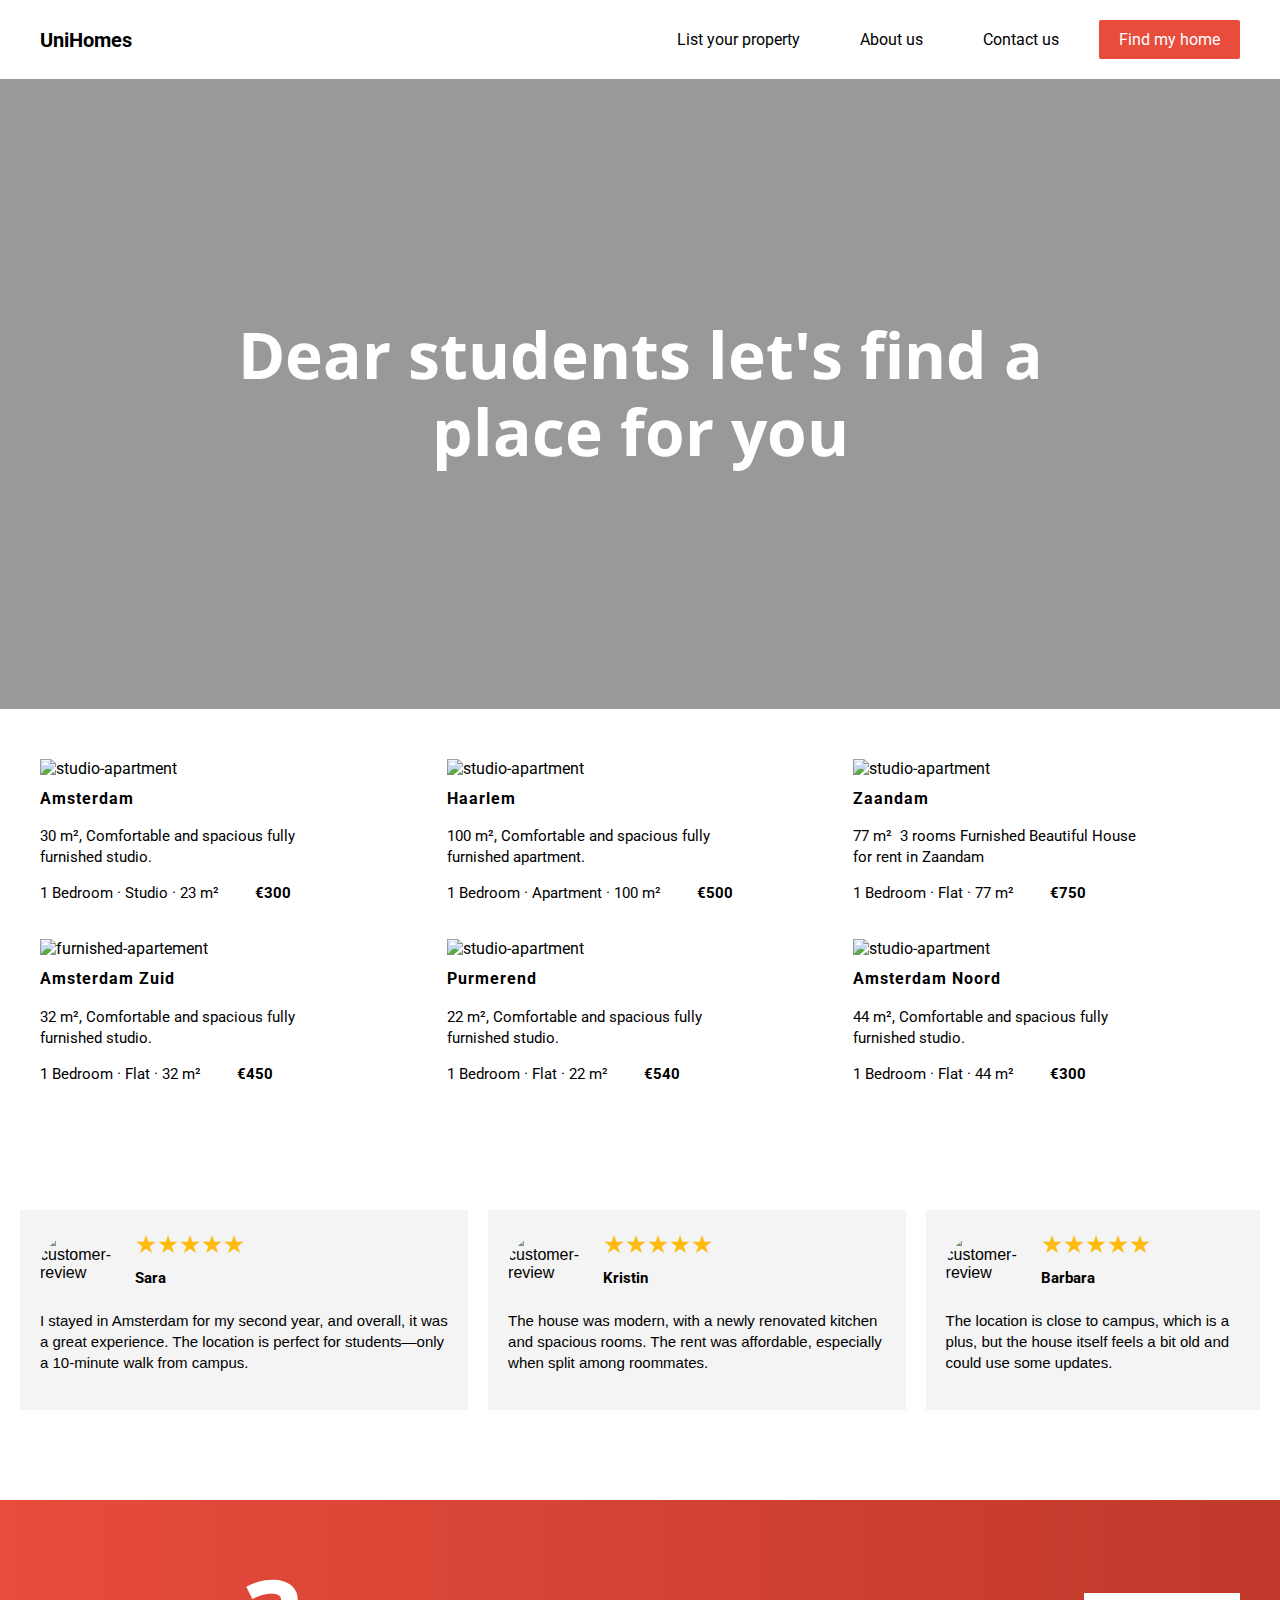
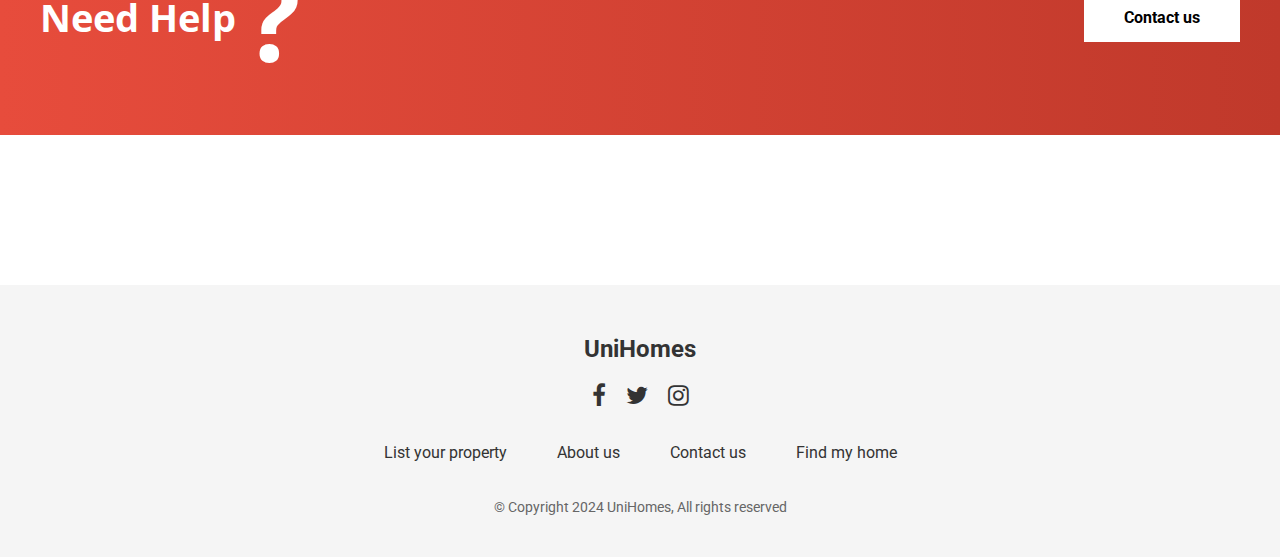
==== commit db6b055d: "sixth commit" ====
--- a/index.html
+++ b/index.html
@@ -23,11 +23,10 @@
     <nav>
         <a href="file:///Users/faizan/Desktop/explore-houses/index.html" class="logo"> UniHomes </a>
         <section class="menu-links">
-            <a href="file:///Users/faizan/Desktop/Root-folder-Faizan/Listproperty.html">List your property</a>
-            <a href="file:///Users/faizan/Desktop/Root-folder-Faizan/about.html">About us</a>
-            <a href="file:///Users/faizan/Desktop/Root-folder-Faizan/contact.html">Contact us</a>
-            <a href="file:///Users/faizan/Desktop/Root-folder-Faizan/explore.html" class="find-home-button"
-                style="color: white;">Find my home</a>
+            <a href="Listproperty.html">List your property</a>
+            <a href="about.html">About us</a>
+            <a href="contact.html">Contact us</a>
+            <a href="explore.html" class="find-home-button" style="color: white;">Find my home</a>
         </section>
     </nav>
 
@@ -168,7 +167,7 @@
 
     <section class="Contact-main">
         <h2 class="need">Need Help <span class="question-mark">?</span></h2>
-        <a class="contactlink" href="file:///Users/faizan/Desktop/Root-folder-Faizan/contact.html">Contact us</a>
+        <a class="contactlink" href="contact.html">Contact us</a>
     </section>
 
 
@@ -178,17 +177,17 @@
     <footer>
         <h3 class="footer-heading">UniHomes</h3>
         <section class="footer-social-links">
-            <a href="#" class="fa fa-facebook"></a>
-            <a href="#" class="fa fa-twitter"></a>
-            <a href="#" class="fa fa-instagram"></a>
+            <a href="facbook.com" class="fa fa-facebook"></a>
+            <a href="x.com" class="fa fa-twitter"></a>
+            <a href="instagram.com" class="fa fa-instagram"></a>
         </section>
         <section class="footer-links">
             <ul>
-                <li><a href="file:///Users/faizan/Desktop/Root-folder-Faizan/Listproperty.html">List your property</a>
+                <li><a href="Listproperty.html">List your property</a>
                 </li>
-                <li><a href="file:///Users/faizan/Desktop/Root-folder-Faizan/about.html">About us</a></li>
-                <li><a href="file:///Users/faizan/Desktop/Root-folder-Faizan/contact.html">Contact us</a></li>
-                <li><a href="file:///Users/faizan/Desktop/Root-folder-Faizan/explore.html">Find my home</a></li>
+                <li><a href="about.html">About us</a></li>
+                <li><a href="contact.html">Contact us</a></li>
+                <li><a href="explore.html">Find my home</a></li>
             </ul>
         </section>
         <p class="footer-copyright">&copy; Copyright 2024 UniHomes, All rights reserved</p>
--- a/style.css
+++ b/style.css
@@ -112,10 +112,7 @@
         height: 50vh;
     }
 
-    .hero-text {
-        font-size: 2em;
-        padding: 0 15px;
-    }
+
 
 
     .video-grid {
@@ -132,13 +129,6 @@
     .reviews {
         flex-direction: column;
         gap: 15px;
-    }
-
-    article {
-        flex: none;
-        width: 100%;
-        height: auto;
-        min-height: 200px;
     }
 
 
@@ -156,13 +146,6 @@
 
     .question-mark {
         font-size: 2em;
-    }
-
-    .contactlink {
-        display: block;
-        margin: 10px auto;
-        text-align: center;
-        padding: 12px 30px;
     }
 
 
@@ -174,11 +157,6 @@
         margin-bottom: 20px;
     }
 
-
-    .description-preview {
-        margin-right: 0;
-    }
-
     .review-style {
         margin-top: 40px;
         margin-bottom: 30px;
@@ -189,36 +167,6 @@
     footer {
         padding: 30px 15px;
         margin-top: 80px;
-    }
-
-    .footer-heading {
-        margin-bottom: 15px;
-        font-size: 20px;
-    }
-
-    .footer-social-links {
-        gap: 15px;
-        margin-bottom: 15px;
-    }
-
-    .footer-social-links a {
-        font-size: 20px;
-    }
-
-    .footer-links ul {
-        flex-direction: column;
-        align-items: center;
-        gap: 15px;
-    }
-
-    .footer-links ul li {
-        margin: 5px 0;
-    }
-
-    .footer-copyright {
-        font-size: 12px;
-        text-align: center;
-        margin-top: 15px;
     }
 
     .checkbox-group {
@@ -258,6 +206,8 @@
 }
 
 .logo {
+    font-family: 'Roboto';
+    font-weight: bold;
     font-size: 20px;
     padding: 0%;
     color: black;
@@ -438,11 +388,7 @@
 
 
 
-.review-grid {
-    display: grid;
-    grid-template-columns: repeat(auto-fit, minmax(300px, 1fr));
-    gap: 30px;
-}
+
 
 .video-grid {
     display: grid;
@@ -464,6 +410,7 @@
 }
 
 h2 {
+    font-family: 'Roboto';
     font-size: 22px;
     margin-bottom: 20px;
 }
@@ -511,6 +458,7 @@
 }
 
 h3 {
+    font-family: 'Roboto';
     margin: 10px 0;
     font-size: 15px;
 }
@@ -523,8 +471,6 @@
 }
 
 
-/* contact us section */
-
 .Contact-main {
 
     background-image: linear-gradient(to right, #e74c3c, #c0392b);
@@ -537,6 +483,7 @@
 }
 
 .need {
+    font-family: 'Open Sans';
     font-size: 38px;
     margin: 0;
     display: flex;
@@ -549,13 +496,14 @@
 }
 
 .contactlink {
+
     background-color: white;
     color: black;
     text-decoration: none;
     padding: 15px 40px;
     font-family: 'Roboto';
     font-weight: bold;
-    transition: background-color 0.3s ease;
+
 }
 
 .contactlink:hover {
@@ -572,6 +520,7 @@
 }
 
 .description {
+    font-family: 'Roboto';
     width: 300px;
 }
 
@@ -582,17 +531,11 @@
 }
 
 .description-title {
+    font-family: 'Roboto';
     font-weight: bold;
     color: black;
     font-size: 16px;
     letter-spacing: 1px;
-}
-
-
-.review-grid {
-    display: grid;
-    grid-template-columns: repeat(auto-fit, minmax(300px, 1fr));
-    gap: 30px;
 }
 
 
@@ -602,13 +545,6 @@
     column-gap: 20px;
     row-gap: 20px;
 }
-
-.test {
-    display: flex;
-    justify-content: center;
-}
-
-
 
 /* laod more button */
 
@@ -627,7 +563,6 @@
     border-radius: 50%;
     background-color: #e74c3c;
     border: none;
-    cursor: pointer;
     position: relative;
 }
 
@@ -662,24 +597,20 @@
     grid-template-rows: auto auto;
     gap: 20px;
     padding: 15px;
-    max-width: 1200px;
+    /*max-width: 1200px;*/
     margin: 0 auto;
 }
 
 .property-gallery figure {
     margin: 0;
-    overflow: hidden;
+
 }
 
 .property-gallery img {
     width: 100%;
     height: 600px;
     object-fit: cover;
-    transition: transform 0.3s ease;
-}
-
-.property-gallery img:hover {
-    transform: scale(1.05);
+
 }
 
 .property-gallery figcaption {
@@ -692,7 +623,7 @@
     grid-row: 1 / 3;
 }
 
-.secondary-images {
+.other-images {
     grid-column: 2 / 3;
     grid-row: 1 / 3;
     display: grid;
@@ -700,16 +631,16 @@
     gap: 20px;
 }
 
-.secondary-images img {
+.other-images img {
     width: 100%;
     height: 290px;
     object-fit: cover;
-    transition: transform 0.3s ease;
+
 }
 
 .property-info {
+    font-family: 'Roboto';
     margin-left: 251px;
-
     background: white;
 }
 
@@ -726,16 +657,17 @@
 }
 
 .property-details {
+    font-family: 'Roboto';
     width: 100%;
     max-width: 1200px;
     margin: 20px auto;
     border-collapse: collapse;
-    background: white;
+    background: rgb(238, 238, 238);
 }
 
 .property-details th,
 .property-details td {
-    border: 1px solid #ddd;
+    border: 1px solid #e74c3c;
     padding: 12px;
     text-align: left;
 }
@@ -745,6 +677,7 @@
 }
 
 .rental-info {
+    font-family: 'Roboto';
     max-width: 500px;
     margin-bottom: 5px;
     margin-left: 240px;
@@ -772,6 +705,7 @@
 }
 
 .property-description {
+    font-family: 'Roboto';
     max-width: 1200px;
     margin: 5px auto;
     margin-top: 2px;
@@ -784,7 +718,7 @@
 }
 
 .property-description p {
-    line-height: 1.6;
+    line-height: 1.5;
 
 }
 
@@ -822,6 +756,7 @@
 .contact-heading {
     margin-left: 548px;
     margin-bottom: 40px;
+    margin-top: 40px;
 }
 
 .contact-form {
@@ -829,11 +764,11 @@
     margin: 0 auto;
 }
 
-.form-group {
+.form-contact {
     margin-bottom: 20px;
 }
 
-.form-group label {
+.form-contact label {
     display: block;
     margin-bottom: 8px;
     font-weight: bold;
@@ -858,37 +793,18 @@
 
 }
 
-.form-group input[type="text"],
-.form-group input[type="email"],
-.form-group input[type="tel"],
-.form-group textarea {
+.form-contact input[type="text"],
+.form-contact input[type="email"],
+.form-contact input[type="tel"],
+.form-contact textarea {
     width: 100%;
     padding: 10px;
-    border: 1px solid #ddd;
-    border-radius: 4px;
-}
-
-.textarea {
-    resize: vertical;
-    min-height: 150px;
-}
-
-.button-submit {
-    width: 200px;
-    padding: 15px;
-    background-color: #e74c3c;
-    color: white;
-    border: none;
-    cursor: pointer;
-    font-size: 16px;
-    display: block;
-    text-align: center;
-    text-decoration: none;
-    margin: 0 auto;
-
-}
-
-.form-group .button-submit {
+    border: 1px solid #a1a1a1;
+
+}
+
+
+.form-contact .button-submit {
     width: 560px;
 }
 
@@ -928,18 +844,11 @@
 
 
 
-.button-submit:hover {
-    background-color: #c00326;
-    opacity: 1;
-
-
-}
-
 
 /*LIST YOUR PROPERTY*/
 
 
-/* Completely new class names for the property listing form */
+
 .listing-container {
     max-width: 1200px;
     margin: 40px auto;
@@ -947,6 +856,7 @@
 }
 
 .listing-title {
+    font-family: 'Roboto';
     margin-left: 255px;
     margin-bottom: 40px;
     font-size: 24px;
@@ -971,13 +881,13 @@
 
 .listing-field label {
     margin-bottom: 8px;
-    font-weight: 500;
+    font-weight: bold
 }
 
 .listing-field input {
     padding: 10px;
-    border: 1px solid #ddd;
-    border-radius: 4px;
+    border: 1px solid #7f7f7f;
+
     height: 40px;
 }
 
@@ -987,18 +897,19 @@
 
 
 .listing-description {
+    font-weight: bold;
     width: 100%;
 }
 
 .listing-description textarea {
+    font-family: 'Roboto';
     width: 100%;
     min-height: 150px;
     padding: 10px;
-    border: 1px solid #ddd;
-    border-radius: 4px;
-}
-
-/* Upload button */
+    border: 1px solid #a1a1a1;
+
+}
+
 .listing-upload {
     text-align: center;
     margin: 20px 0;
@@ -1009,8 +920,6 @@
     padding: 12px 24px;
     background-color: #333;
     color: white;
-    border-radius: 4px;
-    cursor: pointer;
 }
 
 .listing-submit-container {
@@ -1067,7 +976,7 @@
     position: relative;
     z-index: 2;
     color: white;
-    font-size: 4em;
+    font-size: 68px;
     text-align: center;
     width: fit-content;
     margin: 0 auto;
@@ -1125,6 +1034,7 @@
 
 
 .thank-you-section {
+    font-family: 'Open Sans';
     width: 500px;
     height: 300px;
     margin: 100px auto;
@@ -1168,6 +1078,7 @@
 
 
 footer {
+    font-family: 'Roboto';
     display: flex;
     flex-direction: column;
     align-items: center;
